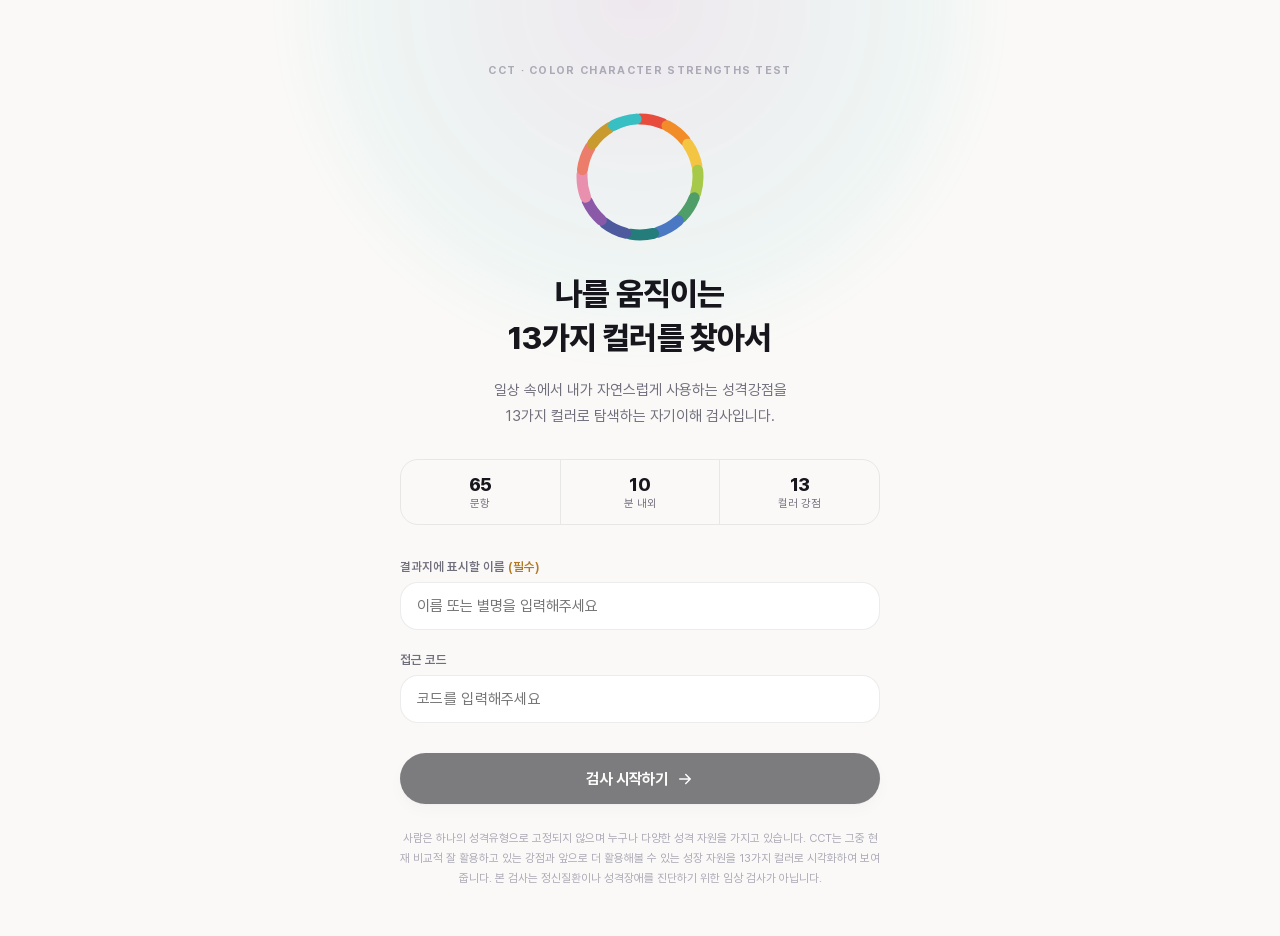
==== cct-color-strengths-v1_2/index.html @ b1dcfb97 "Add files via upload" ====
<!DOCTYPE html>
<html lang="ko">
<head>
<meta charset="UTF-8" />
<meta name="viewport" content="width=device-width, initial-scale=1.0, viewport-fit=cover" />
<title>CCT 컬러성격강점검사</title>
<meta name="description" content="일상에서 내가 자연스럽게 사용하는 성격강점을 13가지 컬러로 발견하는 자기이해 검사, CCT 컬러성격강점검사." />
<meta name="theme-color" content="#171227" />

<!-- Open Graph (카카오톡 등 링크 미리보기용) -->
<meta property="og:title" content="CCT 컬러성격강점검사" />
<meta property="og:description" content="13가지 컬러로 알아보는 나의 성격강점. 지금 바로 무료로 확인해보세요." />
<meta property="og:type" content="website" />
<meta property="og:url" content="https://golden-pavlova-9beebb.netlify.app/" />
<meta property="og:image" content="https://golden-pavlova-9beebb.netlify.app/assets/og-image.png" />
<meta property="og:image:width" content="1200" />
<meta property="og:image:height" content="630" />
<meta property="og:image:alt" content="CCT 컬러성격강점검사 - 13가지 컬러로 찾는 나의 성격강점" />
<meta property="og:site_name" content="CCT 컬러성격강점검사" />
<meta property="og:locale" content="ko_KR" />

<!-- Twitter Card (일부 미리보기 서비스가 참고) -->
<meta name="twitter:card" content="summary_large_image" />
<meta name="twitter:title" content="CCT 컬러성격강점검사" />
<meta name="twitter:description" content="13가지 컬러로 알아보는 나의 성격강점. 지금 바로 무료로 확인해보세요." />
<meta name="twitter:image" content="https://golden-pavlova-9beebb.netlify.app/assets/og-image.png" />

<link rel="icon" href="data:image/svg+xml,<svg xmlns=%22http://www.w3.org/2000/svg%22 viewBox=%220 0 100 100%22><text y=%22.9em%22 font-size=%2290%22>🎨</text></svg>" />

<link rel="stylesheet" href="css/style.css" />
</head>
<body>

<div id="app">

  <!-- ================= INTRO ================= -->
  <section id="screen-intro" class="screen screen--intro is-active">
    <div class="intro-bg" aria-hidden="true"></div>

    <div class="intro-content">
      <div class="brand-kicker">CCT · COLOR CHARACTER STRENGTHS TEST</div>

      <div class="color-ring" id="colorRing" aria-hidden="true"></div>

      <h1 class="intro-title">나를 움직이는<br />13가지 컬러를 찾아서</h1>
      <p class="intro-sub">
        일상 속에서 내가 자연스럽게 사용하는 성격강점을<br class="brOnly" />
        13가지 컬러로 탐색하는 자기이해 검사입니다.
      </p>

      <div class="intro-meta">
        <div class="meta-chip"><span class="meta-num">65</span><span class="meta-label">문항</span></div>
        <div class="meta-chip"><span class="meta-num">10</span><span class="meta-label">분 내외</span></div>
        <div class="meta-chip"><span class="meta-num">13</span><span class="meta-label">컬러 강점</span></div>
      </div>

      <!-- Shown only inside in-app browsers (KakaoTalk, Instagram, ...), and only
           in v1 where a PDF download exists. Saving a file is impossible in a
           webview, but the finished result can be handed to the real browser
           afterwards, so this is a heads-up rather than a dead end. -->
      <div class="inapp-notice" id="inappNotice" hidden>
        <div class="inapp-title">지금은 카카오톡 브라우저로 보고 계세요</div>
        <p class="inapp-text">검사는 이대로 진행하셔도 됩니다. 다만 <b>PDF 저장은 카카오톡 안에서 불가능</b>해서, 검사가 끝나면 결과를 그대로 브라우저로 넘겨드립니다. 지금 미리 브라우저에서 여시면 더 편합니다.</p>
        <div class="inapp-actions">
          <button type="button" class="inapp-btn" id="btnOpenExternal">브라우저에서 열기</button>
          <button type="button" class="inapp-btn inapp-btn-ghost" id="btnCopyLink">링크 복사</button>
        </div>
      </div>

      <div class="intro-name-field">
        <label for="userName">결과지에 표시할 이름 <span class="required">(필수)</span></label>
        <input type="text" id="userName" maxlength="12" placeholder="이름 또는 별명을 입력해주세요" />
      </div>

      <div class="access-field">
        <label for="accessCode">접근 코드</label>
        <input type="password" id="accessCode" maxlength="24" placeholder="코드를 입력해주세요" autocomplete="off" />
        <div class="access-status" id="accessStatus"></div>
      </div>

      <button class="btn btn-primary btn-start" id="btnStart" disabled>
        검사 시작하기
        <svg width="18" height="18" viewBox="0 0 24 24" fill="none"><path d="M5 12h14M13 6l6 6-6 6" stroke="currentColor" stroke-width="2" stroke-linecap="round" stroke-linejoin="round"/></svg>
      </button>

      <p class="intro-fineprint">
        사람은 하나의 성격유형으로 고정되지 않으며 누구나 다양한 성격 자원을 가지고 있습니다. CCT는 그중 현재 비교적 잘 활용하고 있는 강점과
        앞으로 더 활용해볼 수 있는 성장 자원을 13가지 컬러로 시각화하여 보여줍니다. 본 검사는 정신질환이나 성격장애를 진단하기 위한 임상 검사가 아닙니다.
      </p>
    </div>
  </section>

  <!-- ================= QUIZ ================= -->
  <section id="screen-quiz" class="screen screen--quiz">
    <header class="quiz-header">
      <button class="icon-btn" id="btnBack" aria-label="이전 문항">
        <svg width="20" height="20" viewBox="0 0 24 24" fill="none"><path d="M15 6l-6 6 6 6" stroke="currentColor" stroke-width="2" stroke-linecap="round" stroke-linejoin="round"/></svg>
      </button>
      <div class="progress-track">
        <div class="progress-fill" id="progressFill"></div>
      </div>
      <div class="progress-count"><span id="qNum">1</span> / <span id="qTotal">65</span></div>
    </header>

    <div class="quiz-body">
      <div class="quiz-card" id="quizCard">
        <p class="quiz-question" id="quizQuestion">문항이 여기에 표시됩니다.</p>
        <div class="quiz-scale" id="quizScale"></div>
      </div>
    </div>
  </section>

  <!-- ================= RESULT ================= -->
  <section id="screen-result" class="screen screen--result">
    <div class="result-wrap" id="resultWrap">
      <!-- JS가 이 안에 결과 콘텐츠를 채웁니다 -->
    </div>
  </section>

</div>

<script src="js/vendor/html2canvas.min.js"></script>
<script src="js/vendor/jspdf.umd.min.js"></script>
<script src="js/data.js"></script>
<script src="js/app.js"></script>
</body>
</html>
---- cct-color-strengths-v1_2/css/style.css ----
/* ==========================================================
   CCT 컬러성격강점검사 — Stylesheet (v3, refined)
   ========================================================== */

@font-face {
  font-family: "Pretendard";
  src: url("../fonts/Pretendard-Regular.woff2") format("woff2");
  font-weight: 400;
  font-style: normal;
  font-display: swap;
}
@font-face {
  font-family: "Pretendard";
  src: url("../fonts/Pretendard-Medium.woff2") format("woff2");
  font-weight: 500;
  font-style: normal;
  font-display: swap;
}
@font-face {
  font-family: "Pretendard";
  src: url("../fonts/Pretendard-SemiBold.woff2") format("woff2");
  font-weight: 600;
  font-style: normal;
  font-display: swap;
}
@font-face {
  font-family: "Pretendard";
  src: url("../fonts/Pretendard-Bold.woff2") format("woff2");
  font-weight: 700;
  font-style: normal;
  font-display: swap;
}
@font-face {
  font-family: "Pretendard";
  src: url("../fonts/Pretendard-ExtraBold.woff2") format("woff2");
  font-weight: 800;
  font-style: normal;
  font-display: swap;
}

:root {
  --font: "Pretendard", -apple-system, BlinkMacSystemFont, "Malgun Gothic", sans-serif;

  --ink-900: #17161d;
  --ink-700: #423f4d;
  --ink-500: #726f7d;
  --ink-300: #aca9b6;
  --ink-100: #ece9f2;

  --surface-0: #faf9f7;
  --surface-1: #ffffff;
  --surface-2: #f2f0ee;

  --accent: #2c2a3a;
  --accent-soft: #55516b;

  --line: rgba(23, 22, 29, 0.08);
  --line-soft: rgba(23, 22, 29, 0.05);
  --shadow-sm: 0 1px 2px rgba(23,22,29,0.04), 0 6px 16px rgba(23, 22, 29, 0.05);
  --shadow-md: 0 2px 4px rgba(23,22,29,0.04), 0 16px 32px rgba(23, 22, 29, 0.08);
  --shadow-lg: 0 24px 64px rgba(23, 22, 29, 0.14);

  --c-red: #E74C3C;
  --c-orange: #F28C28;
  --c-yellow: #F4C542;
  --c-lime: #A6C94A;
  --c-green: #4F9D69;
  --c-blue: #4A78C2;
  --c-bluegreen: #247D7A;
  --c-indigo: #4D5A9E;
  --c-purple: #8A5AA9;
  --c-pink: #E890AE;
  --c-coral: #ED7D6B;
  --c-gold: #C99A2E;
  --c-turquoise: #38BFC3;

  --radius-sm: 12px;
  --radius-md: 18px;
  --radius-lg: 24px;
  --radius-pill: 999px;
}

* { box-sizing: border-box; }
html, body {
  margin: 0; padding: 0;
  background: var(--surface-0);
  color: var(--ink-900);
  font-family: var(--font);
  -webkit-font-smoothing: antialiased;
  overflow-x: hidden;
}
h1, h2, h3, p { margin: 0; }
button { font-family: inherit; }
img, svg { display: block; }

#app { position: relative; min-height: 100vh; }

.screen {
  display: none;
  min-height: 100vh;
  width: 100%;
}
.screen.is-active { display: block; }

/* ---------- Buttons ---------- */
.btn {
  appearance: none;
  border: none;
  cursor: pointer;
  font-weight: 700;
  border-radius: var(--radius-pill);
  transition: transform .15s ease, box-shadow .15s ease, opacity .15s ease, background .15s ease;
}
.btn:active { transform: scale(0.98); }
.btn:disabled { opacity: .55; cursor: default; }

.btn-primary {
  display: inline-flex; align-items: center; justify-content: center; gap: 8px;
  padding: 16px 28px;
  font-size: 15.5px;
  color: #fff;
  background: var(--ink-900);
  box-shadow: var(--shadow-sm);
}
.btn-primary:hover { background: #000; box-shadow: var(--shadow-md); }
.btn-primary svg { flex-shrink: 0; }

.icon-btn {
  width: 38px; height: 38px;
  border-radius: 50%;
  border: 1px solid var(--line);
  background: var(--surface-1);
  color: var(--ink-700);
  display: flex; align-items: center; justify-content: center;
  cursor: pointer;
}
.icon-btn:disabled { opacity: 0.3; cursor: default; }

/* ================= INTRO ================= */
.screen--intro {
  position: relative;
  padding: 64px 20px 48px;
  overflow: hidden;
}
.screen--intro.is-active {
  display: flex; align-items: center; justify-content: center;
}

.intro-bg {
  position: absolute; z-index: 0;
  width: 720px; height: 720px;
  top: -360px; left: 50%; transform: translateX(-50%);
  border-radius: 50%;
  background: radial-gradient(circle, rgba(138,90,169,0.10), rgba(56,191,195,0.06) 55%, transparent 72%);
  filter: blur(10px);
}

.intro-content {
  position: relative; z-index: 1;
  max-width: 480px;
  width: 100%;
  text-align: center;
  display: flex; flex-direction: column; align-items: center;
}

.brand-kicker {
  font-size: 11px; font-weight: 700; letter-spacing: 0.12em;
  color: var(--ink-300);
  margin-bottom: 34px;
}

.color-ring {
  position: relative;
  width: 132px; height: 132px;
  margin-bottom: 30px;
  animation: ring-rotate 90s linear infinite;
}
@keyframes ring-rotate {
  from { transform: rotate(0deg); }
  to { transform: rotate(360deg); }
}

.intro-title {
  font-size: 32px;
  line-height: 1.36;
  font-weight: 800;
  letter-spacing: -0.025em;
  color: var(--ink-900);
  margin-bottom: 18px;
}

.intro-sub {
  font-size: 15px;
  color: var(--ink-500);
  line-height: 1.7;
  margin-bottom: 30px;
}

.intro-meta {
  display: flex; gap: 0; margin-bottom: 34px;
  border: 1px solid var(--line);
  border-radius: var(--radius-md);
  overflow: hidden;
  width: 100%;
}
.meta-chip {
  flex: 1;
  padding: 14px 8px;
  border-right: 1px solid var(--line);
}
.meta-chip:last-child { border-right: none; }
.meta-num { display: block; font-size: 18px; font-weight: 800; color: var(--ink-900); letter-spacing: -0.02em; }
.meta-label { display: block; font-size: 11px; color: var(--ink-500); margin-top: 2px; }

.intro-name-field {
  width: 100%;
  text-align: left;
  margin-bottom: 22px;
}
.intro-name-field label {
  display: block;
  font-size: 12.5px;
  font-weight: 600;
  color: var(--ink-500);
  margin-bottom: 8px;
}
.intro-name-field .optional { font-weight: 400; color: var(--ink-300); }
.intro-name-field .required { font-weight: 600; color: #B4791F; }
.intro-name-field input {
  width: 100%;
  font-family: inherit;
  font-size: 15px;
  padding: 14px 16px;
  border-radius: var(--radius-md);
  border: 1px solid var(--line);
  background: var(--surface-1);
  outline: none;
  transition: border-color .15s ease, box-shadow .15s ease;
}
.intro-name-field input:focus {
  border-color: var(--ink-500);
  box-shadow: 0 0 0 3px rgba(23,22,29,0.06);
}

/* Access code — a small, understated gate (replaces the old follow-upload card) */
.access-field {
  width: 100%;
  text-align: left;
  margin-bottom: 22px;
}
.access-field label {
  display: block;
  font-size: 12.5px;
  font-weight: 600;
  color: var(--ink-500);
  margin-bottom: 8px;
}
.access-field input {
  width: 100%;
  font-family: inherit;
  font-size: 15px;
  padding: 14px 16px;
  border-radius: var(--radius-md);
  border: 1px solid var(--line);
  background: var(--surface-1);
  outline: none;
  transition: border-color .15s ease, box-shadow .15s ease;
  letter-spacing: 0.02em;
}
.access-field input:focus {
  border-color: var(--ink-500);
  box-shadow: 0 0 0 3px rgba(23,22,29,0.06);
}
.access-status {
  font-size: 12px; font-weight: 600; line-height: 1.6;
  margin-top: 8px; min-height: 0;
}
.access-status.ok { color: #1F8A56; }
.access-status.warn { color: #B4791F; }

.btn-start { width: 100%; margin-bottom: 24px; }

/* ---------- In-app browser (KakaoTalk etc.) notice ---------- */
.inapp-notice {
  width: 100%; text-align: left;
  background: #FDF3E4; border: 1px solid rgba(180,121,31,0.28);
  border-radius: var(--radius-md);
  padding: 16px 18px; margin-bottom: 22px;
}
.inapp-title { font-size: 13.5px; font-weight: 800; color: #8A6420; margin-bottom: 7px; }
.inapp-text { font-size: 12.5px; line-height: 1.7; color: var(--ink-700); margin-bottom: 12px; }
.inapp-text b { color: #B4791F; }
.inapp-actions { display: flex; gap: 8px; flex-wrap: wrap; }
.inapp-btn {
  appearance: none; cursor: pointer; font-family: inherit;
  font-size: 12.5px; font-weight: 700; color: #fff;
  background: #B4791F; border: 1px solid #B4791F;
  border-radius: var(--radius-pill); padding: 10px 16px;
}
.inapp-btn-ghost { background: transparent; color: #8A6420; }

/* Blocking dialog shown if the PDF button is pressed inside an in-app browser */
.inapp-hint {
  display: none; position: fixed; inset: 0; z-index: 80;
  background: rgba(23,22,29,0.55);
  align-items: center; justify-content: center; padding: 24px;
}
.inapp-hint.is-open { display: flex; }
.inapp-hint-card {
  background: var(--surface-1); border-radius: var(--radius-lg);
  padding: 26px 24px; max-width: 420px; width: 100%;
  box-shadow: var(--shadow-lg); text-align: left;
}
.inapp-hint-title { font-size: 16px; font-weight: 800; color: var(--ink-900); margin-bottom: 10px; line-height: 1.45; }
.inapp-hint-text { font-size: 13px; line-height: 1.75; color: var(--ink-700); margin-bottom: 10px; }

.inapp-hint-actions { display: flex; flex-direction: column; gap: 8px; margin-top: 18px; }


.intro-fineprint {
  font-size: 11.5px;
  line-height: 1.75;
  color: var(--ink-300);
}

/* ================= QUIZ ================= */
.screen--quiz {
  display: none;
  min-height: 100vh;
  background: var(--surface-0);
  flex-direction: column;
}
.screen--quiz.is-active { display: flex; }

.quiz-header {
  display: flex; align-items: center; gap: 14px;
  padding: 22px 20px 0;
  max-width: 600px; width: 100%; margin: 0 auto;
}
.progress-track {
  flex: 1; height: 4px; border-radius: var(--radius-pill);
  background: var(--surface-2);
  overflow: hidden;
}
.progress-fill {
  height: 100%; width: 0%;
  border-radius: var(--radius-pill);
  background: var(--ink-900);
  transition: width .35s ease;
}
.progress-count { font-size: 12.5px; font-weight: 600; color: var(--ink-500); white-space: nowrap; font-variant-numeric: tabular-nums; }

.quiz-body {
  flex: 1;
  display: flex; align-items: center; justify-content: center;
  padding: 24px 20px 48px;
}

.quiz-card {
  max-width: 520px; width: 100%;
  background: var(--surface-1);
  border-radius: var(--radius-lg);
  box-shadow: var(--shadow-md);
  border: 1px solid var(--line);
  padding: 48px 34px;
  animation: card-in .3s cubic-bezier(.2,.8,.2,1);
}
@keyframes card-in {
  from { opacity: 0; transform: translateY(10px); }
  to { opacity: 1; transform: translateY(0); }
}

.quiz-question {
  font-size: 20px;
  font-weight: 700;
  line-height: 1.55;
  letter-spacing: -0.01em;
  color: var(--ink-900);
  text-align: center;
  margin-bottom: 36px;
}

.quiz-scale {
  display: flex; flex-direction: column; gap: 8px;
}
.scale-btn {
  display: flex; align-items: center; gap: 14px;
  width: 100%;
  padding: 14px 18px;
  border-radius: var(--radius-md);
  border: 1px solid var(--line);
  background: var(--surface-1);
  cursor: pointer;
  text-align: left;
  font-size: 14.5px;
  font-weight: 600;
  color: var(--ink-700);
  transition: border-color .15s ease, background .15s ease, transform .1s ease;
}
.scale-btn:hover { border-color: var(--ink-300); background: var(--surface-2); }
.scale-btn:active { transform: scale(0.99); }
.scale-btn .dot {
  width: 18px; height: 18px; border-radius: 50%;
  border: 1.5px solid var(--ink-100);
  flex-shrink: 0;
}
.scale-btn.selected {
  border-color: var(--ink-900);
  background: var(--surface-1);
}
.scale-btn.selected .dot { background: var(--ink-900); border-color: var(--ink-900); }

/* smooth question-to-question transition */
.quiz-card { transition: opacity .2s ease, transform .2s ease; }
.quiz-card.leaving { opacity: 0; transform: translateY(-8px); }

/* ================= RESULT (simple, on-screen) ================= */
/* extra bottom room so the floating CTA bar never covers the last content */
.screen--result { background: var(--surface-0); padding: 0 0 110px; }
.result-wrap { max-width: 480px; margin: 0 auto; padding: 0 24px; }

/* Document-level title: the first thing on the result screen, so the reader
   immediately knows what they're looking at. Sized below the 34px color-name
   h1 on purpose — it labels the document, the h1 is still the headline. */
.result-doc-title {
  padding: 56px 0 0;
  text-align: center;
  font-size: 22px; font-weight: 800; letter-spacing: -0.02em;
  line-height: 1.35; color: var(--ink-900);
}
.result-doc-title::after {
  content: ""; display: block;
  width: 34px; height: 3px; border-radius: 2px;
  background: var(--accent);
  margin: 14px auto 0;
}

.result-hero {
  padding: 26px 0 8px;
  text-align: center;
}
.result-hero .lead { font-size: 15px; color: var(--ink-500); margin-bottom: 6px; }
.result-hero h1 {
  font-size: 34px; font-weight: 800; line-height: 1.28; letter-spacing: -0.02em;
  margin-bottom: 4px;
}
.result-hero .strength-name { font-size: 15.5px; color: var(--ink-500); font-weight: 600; }

.pair-divider {
  display: flex; align-items: center; gap: 12px;
  margin: 34px 0 18px;
  color: var(--ink-300); font-size: 12px; font-weight: 700; letter-spacing: .06em;
}
.pair-divider::before, .pair-divider::after {
  content: ""; flex: 1; height: 1px; background: var(--line);
}
.pair-divider-note {
  font-size: 12px; line-height: 1.6; color: var(--ink-300);
  text-align: center; margin: -10px 0 18px;
}

.result-note {
  /* Centred at the user's request. The explicit <br/> breaks in the markup do
     the line splitting, so each line centres as its own unit — keep the width
     capped and the text balanced so the centred block stays a tidy stack
     instead of ragged full-width lines. Colour stays one step darker than the
     original muted grey, which was hard to read. */
  font-size: 12px; color: var(--ink-500); line-height: 1.75;
  text-align: center; text-wrap: balance;
  max-width: 400px; margin: 30px auto 8px;
}

/* ---------- Result screen: section blocks & disclosure ---------- */
.rs-block { margin-top: 34px; }
.rs-title {
  /* Accent rule as a ::before pinned to the glyphs, matching the PDF titles.
     This one renders in a real browser, so plain 50%/translateY centring is
     correct here — the measured `top` offset used in the .pdf-report rules is
     an html2canvas compensation and must NOT be copied onto this selector. */
  font-size: 18px; font-weight: 800; letter-spacing: -0.015em;
  color: var(--ink-900); margin-bottom: 14px;
  position: relative; line-height: 1.3; padding-left: 16px;
}
.rs-title::before {
  content: ""; position: absolute; left: 0; top: 50%;
  transform: translateY(-50%);
  width: 4px; height: 17px; background: var(--accent); border-radius: 1px;
}
.rs-note {
  font-size: 12.5px; line-height: 1.7; color: var(--ink-500);
  margin: -6px 0 16px; padding-left: 16px;
}

.result-wrap .quick-grid { gap: 8px; margin-bottom: 14px; }
.result-wrap .quick-card { background: var(--surface-1); border: 1px solid var(--line); padding: 14px 6px; }
.result-wrap .quick-facts { background: var(--surface-1); border: 1px solid var(--line); font-size: 12.5px; }

.rs-radar-card {
  border: 1px solid var(--line); border-radius: var(--radius-md);
  background: var(--surface-1);
  padding: 8px; margin-bottom: 12px;
  display: flex; justify-content: center;
  overflow: hidden;
}

/* Disclosure buttons (score panel + each color card's detail half) */
.cs-toggle, .rs-toggle {
  appearance: none; cursor: pointer; width: 100%;
  display: flex; align-items: center; justify-content: center; gap: 7px;
  padding: 12px 16px;
  font-family: inherit; font-size: 13px; font-weight: 700;
  color: var(--ink-700);
  background: var(--surface-2);
  border: 1px solid var(--line);
  border-radius: var(--radius-pill);
}
.cs-toggle:hover, .rs-toggle:hover { border-color: var(--ink-300); }
.cs-toggle-icon { font-size: 11px; transition: transform .2s ease; }
.cs-toggle.is-open .cs-toggle-icon, .rs-toggle.is-open .cs-toggle-icon { transform: rotate(180deg); }

.cs-details, .rs-panel { display: none; }
.cs-details.is-open, .rs-panel.is-open { display: block; }
.cs-details.is-open { margin-top: 22px; }
.rs-panel.is-open { margin-top: 14px; }

/* Floating primary action */
.rs-cta-bar {
  position: fixed; left: 0; right: 0; bottom: 0;
  padding: 12px 24px calc(12px + env(safe-area-inset-bottom, 0px));
  background: rgba(250,249,247,0.94);
  border-top: 1px solid var(--line);
  display: flex; justify-content: center;
  transition: opacity .2s ease, transform .2s ease;
  z-index: 40;
}
.rs-cta-bar .btn-primary { width: 100%; max-width: 432px; padding: 15px 18px; font-size: 15px; }
.rs-cta-bar.is-hidden { opacity: 0; transform: translateY(100%); pointer-events: none; }

/* ---------- Color section (hero + structured detail, used on-screen and in PDF) ---------- */
.color-section {
  border: 1px solid var(--line);
  border-radius: var(--radius-lg);
  overflow: hidden;
  margin-bottom: 20px;
  background: var(--surface-1);
  break-inside: avoid;
}
.cs-hero { padding: 26px 24px 22px; position: relative; text-align: center; }
.cs-hero .cs-tag {
  /* On SCREEN this pill must be optically centered by a real browser, so the
     padding here is symmetric. The html2canvas baseline-drift compensation
     (asymmetric padding) lives in the .pdf-report override further down —
     applying that compensation here made the label sit visibly high in the
     pill on screen, which is the exact bug this split fixes. Keep the two
     contexts separate; do not merge them back into one rule. */
  display: inline-block;
  font-size: 11px; font-weight: 800; letter-spacing: .04em;
  line-height: 1;
  padding: 6px 12px; border-radius: var(--radius-pill);
  margin-bottom: 16px;
}
.cs-hero h3 { font-size: 23px; font-weight: 800; letter-spacing: -0.015em; margin-bottom: 3px; }
.cs-hero .cs-en {
  font-size: 12px; font-weight: 700; letter-spacing: .04em;
  margin-bottom: 12px; text-transform: uppercase; opacity: .82;
}
.cs-hero .cs-tagline { font-size: 13.5px; line-height: 1.65; opacity: .96; }

.cs-body { padding: 22px 24px 26px; }
.cs-summary { font-size: 13.5px; line-height: 1.8; color: var(--ink-700); margin-bottom: 22px; }

.cs-subhead {
  font-size: 11px; font-weight: 800; letter-spacing: .06em; text-transform: uppercase;
  color: var(--ink-300); margin-bottom: 12px;
}

.cs-dual { border-top: 1px solid var(--line-soft); border-bottom: 1px solid var(--line-soft); margin-bottom: 20px; }
.dual-row { display: flex; gap: 16px; padding: 15px 0; border-bottom: 1px solid var(--line-soft); }
.dual-row:last-child { border-bottom: none; }
.dual-label {
  width: 78px; flex-shrink: 0;
  font-size: 12.5px; font-weight: 800; color: var(--ink-900); padding-top: 1px;
}
.dual-content { min-width: 0; }
.dual-content ul { margin: 0; padding-left: 16px; }
.dual-content li { font-size: 12.5px; line-height: 1.68; color: var(--ink-700); margin-bottom: 5px; }
.dual-content li:last-child { margin-bottom: 0; }

.cs-example {
  background: var(--surface-2);
  border-radius: var(--radius-md);
  padding: 16px 18px;
  margin-bottom: 18px;
}
.cs-example-label {
  font-size: 11px; font-weight: 800; letter-spacing: .05em; text-transform: uppercase;
  color: var(--ink-500); margin-bottom: 9px;
}
.cs-example ul { margin: 0; padding-left: 16px; }
.cs-example li { font-size: 12.5px; line-height: 1.68; color: var(--ink-700); margin-bottom: 6px; }
.cs-example li:last-child { margin-bottom: 0; }

.cs-growth {
  display: flex; gap: 9px; align-items: flex-start;
  font-size: 13px; font-weight: 700; color: var(--ink-900); line-height: 1.6;
}

.result-actions { display: flex; flex-direction: column; gap: 10px; margin-top: 26px; }
.btn-secondary {
  width: 100%;
  padding: 15px 18px;
  font-size: 14.5px; font-weight: 700;
  background: var(--surface-1); color: var(--ink-700);
  border: 1px solid var(--line);
}
.btn-secondary:hover { border-color: var(--ink-300); }
.result-actions .btn-primary { width: 100%; padding: 16px 18px; font-size: 15px; }

/* ---------- v2: center-visit notice + Naver Map links (no self-download) ---------- */
.center-notice {
  background: var(--surface-2);
  border-radius: var(--radius-md);
  padding: 18px 20px;
  margin-top: 30px;
  text-align: center;
}
.center-notice-title { font-size: 14.5px; font-weight: 800; color: var(--ink-900); margin-bottom: 8px; }
.center-notice p { font-size: 12.5px; line-height: 1.7; color: var(--ink-500); }

.btn-center {
  /* an <a> tag styled as a button — explicit flex (block-level, not inline)
     centers the icon+label regardless of context, and text-decoration/color
     resets undo default link styling */
  display: flex; align-items: center; justify-content: center; gap: 8px;
  text-decoration: none;
  width: 100%;
  padding: 15px 18px;
  font-size: 14.5px; font-weight: 700;
  background: var(--surface-1); color: var(--ink-700);
  border: 1px solid var(--line);
  border-radius: var(--radius-pill);
  box-sizing: border-box;
}
.btn-center:hover { border-color: var(--ink-300); }
.btn-center svg { flex-shrink: 0; }

.toast {
  position: fixed; left: 50%; bottom: 28px; transform: translateX(-50%) translateY(20px);
  background: var(--ink-900); color: #fff; font-size: 13.5px; font-weight: 600;
  padding: 12px 20px; border-radius: var(--radius-pill);
  opacity: 0; pointer-events: none;
  transition: opacity .25s ease, transform .25s ease;
  z-index: 50;
  box-shadow: var(--shadow-lg);
}
.toast.show { opacity: 1; transform: translateX(-50%) translateY(0); }

/* ================= PDF REPORT (off-screen render source) ================= */
.pdf-report {
  position: fixed;
  left: -10000px;
  top: 0;
  width: 760px;
  background: #ffffff;
  font-family: var(--font);
  color: var(--ink-900);
}
.pdf-report .pdf-block-pad { padding-bottom: 6px; }
.pdf-report .rp-cover { text-align: center; padding-bottom: 34px; border-bottom: 1px solid var(--line); margin-bottom: 34px; }
.pdf-report .rp-kicker { font-size: 12px; font-weight: 700; letter-spacing: .1em; color: var(--ink-300); margin-bottom: 14px; }
.pdf-report .rp-title { font-size: 28px; font-weight: 800; letter-spacing: -0.02em; margin-bottom: 8px; }
.pdf-report .rp-date { font-size: 12.5px; color: var(--ink-500); }
.pdf-report .rp-swatchbar { display: flex; justify-content: center; gap: 6px; margin-top: 22px; }
.pdf-report .rp-swatchbar span { width: 22px; height: 22px; border-radius: 6px; display: inline-block; }

.pdf-report .color-section { margin-bottom: 0; }
.pdf-report .cs-hero { padding: 24px 26px 20px; }
.pdf-report .cs-hero .cs-tag {
  /* html2canvas baseline-drift compensation — measured against real rendered
     PDF output, NOT eyeballed. html2canvas seats the glyph baseline ~4px lower
     than a browser does at this size, so equal padding renders the label low
     in the pill. This asymmetry cancels that out and is PDF-only on purpose:
     the on-screen rule above stays symmetric. Do not equalize these values. */
  padding: 2px 12px 10px;
}
.pdf-report .cs-hero h3 { font-size: 21px; }
.pdf-report .cs-hero .cs-tagline { font-size: 12.5px; }
.pdf-report .cs-body { padding: 20px 26px 24px; }
.pdf-report .cs-body-continued { padding-top: 22px; }
.pdf-report .cs-body-continued .cs-dual { border-top: none; margin-top: 0; }
.pdf-report .cs-summary { font-size: 12.5px; }
.pdf-report .dual-label { width: 74px; }
.pdf-report .dual-content li, .pdf-report .cs-example li { font-size: 12px; }
.pdf-report .cs-growth { font-size: 12.5px; }

/* Section headings carry a short accent rule on the left.
   This is a ::before bar, NOT border-left. border-left is stretched to the
   full line box, so the rule ran taller than the text and — because
   html2canvas seats glyphs lower than the browser does — sat visibly high
   against them (measured 6px high on titles, 5px on subtitles). A ::before
   with an explicit height and an explicit `top` pins the rule to the glyphs
   instead of to the line box. Both offsets below were measured through the
   real html2canvas pipeline to land at 0.0px, so DO NOT swap `top` for
   `top:50%; transform:translateY(-50%)` — the transform path re-introduces
   the same 6px error. Screen titles (.rs-title) centre normally; only this
   PDF path needs the compensation. */
.pdf-report .section-title {
  font-size: 20px; font-weight: 800; letter-spacing: -0.015em;
  color: var(--ink-900); margin: 40px 0 16px;
  position: relative; line-height: 1.2; padding-left: 17px;
}
.pdf-report .section-title::before {
  content: ""; position: absolute; left: 0; top: 9.7px;
  width: 4px; height: 18px; background: var(--accent); border-radius: 1px;
}
.pdf-report .section-title:first-of-type { margin-top: 0; }
.pdf-report .section-desc { font-size: 12.5px; color: var(--ink-500); margin: -6px 0 16px; line-height: 1.6; padding-left: 17px; }
.pdf-report .section-subtitle {
  font-size: 13px; font-weight: 800; color: var(--ink-900); margin: 22px 0 12px;
  position: relative; line-height: 1.2; padding-left: 13px;
}
.pdf-report .section-subtitle::before {
  content: ""; position: absolute; left: 0; top: 6.5px;
  width: 3px; height: 12px; background: var(--ink-300); border-radius: 1px;
}
.pdf-report .section-subtitle:first-of-type { margin-top: 0; }

/* ---------- 13-color overview: radar chart + strength/complement summary ---------- */
.pdf-report .rp-overview { display: flex; gap: 16px; align-items: stretch; }
.pdf-report .rp-radar-card {
  flex: 0 0 auto;
  display: flex; align-items: center; justify-content: center;
  border: 1px solid var(--line); border-radius: var(--radius-md);
  background: var(--surface-1);
  padding: 10px;
}
.radar-wrap { position: relative; }
.radar-label {
  position: absolute;
  display: flex; align-items: center; gap: 3px;
  font-size: 9.5px; font-weight: 700; color: var(--ink-700);
  white-space: nowrap;
}
.radar-label-score { color: var(--ink-300); font-weight: 700; }

.pdf-report .rp-summary-card {
  flex: 1; min-width: 0;
  border: 1px solid var(--line); border-radius: var(--radius-md);
  overflow: hidden; background: var(--surface-1);
  display: flex; flex-direction: column;
}
.pdf-report .rp-summary-row { display: flex; flex: 1; border-bottom: 1px solid var(--line); }
.pdf-report .rp-summary-row:last-child { border-bottom: none; }
.pdf-report .rp-summary-label {
  flex: 0 0 76px;
  display: flex; align-items: center; justify-content: center; text-align: center;
  font-size: 12px; font-weight: 800; line-height: 1.4;
  padding: 14px 6px;
}
.pdf-report .rp-summary-row.is-strength .rp-summary-label { background: #EAF6EF; color: #1F8A56; }
.pdf-report .rp-summary-row.is-growth .rp-summary-label { background: #FDF3E4; color: #B4791F; }
.pdf-report .rp-summary-body { flex: 1; min-width: 0; padding: 14px 16px; }
.pdf-report .rp-summary-body h4 { font-size: 13px; font-weight: 800; color: var(--ink-900); margin-bottom: 6px; line-height: 1.4; }
.pdf-report .rp-summary-body p { font-size: 11.5px; line-height: 1.65; color: var(--ink-700); }
.pdf-report .rp-summary-body .rp-summary-note {
  font-size: 10.5px; line-height: 1.6; color: var(--ink-300); margin-top: 8px;
}

/* ---------- Profile page "at a glance" quick summary ---------- */
/* Replaces the old raw 13-bar list on the profile page — TOP3 + complement
   as small stat cards, plus a one-line recap of the top domain and the two
   axis leanings. The full color-by-color list still exists; it just lives in
   its own appendix section at the end of the report now. */
.quick-summary { margin-top: 18px; }
.quick-grid { display: flex; gap: 10px; margin-bottom: 12px; }
.quick-card {
  flex: 1; min-width: 0; background: var(--surface-2); border-radius: var(--radius-md);
  padding: 12px 8px; text-align: center;
}
.qc-rank {
  font-size: 9.5px; font-weight: 800; letter-spacing: .06em; text-transform: uppercase;
  color: var(--ink-300); margin-bottom: 6px;
}
.qc-dot { width: 14px; height: 14px; border-radius: 50%; margin: 0 auto 6px; }
.qc-name { font-size: 13px; font-weight: 800; color: var(--ink-900); line-height: 1.3; }
.qc-strength { font-size: 10px; color: var(--ink-500); margin-top: 2px; line-height: 1.3; }
.qc-score { font-size: 9.5px; color: var(--ink-300); margin-top: 4px; }
/* A card that is both a TOP3 strength and the complement — marked so the merged
   label doesn't read as a mistake. */
.qc-dual { outline: 1px dashed var(--ink-300); outline-offset: -1px; }
.qc-dual .qc-rank { color: var(--ink-500); }
.quick-facts {
  background: var(--surface-2); border-radius: var(--radius-md);
  padding: 12px 16px; font-size: 12px; line-height: 1.75; color: var(--ink-700);
}
.quick-facts b { color: var(--ink-900); }

/* ---------- Complement rationale callout (why THIS color is the complement) ---------- */
.pdf-report .comp-rationale {
  background: var(--surface-2);
  border-radius: var(--radius-md);
  padding: 10px 18px 18px;
  margin-bottom: 16px;
}
.pdf-report .comp-rationale-label {
  font-size: 11px; font-weight: 800; letter-spacing: .04em; text-transform: uppercase;
  color: var(--ink-500); margin-bottom: 8px;
}
.pdf-report .comp-rationale p { font-size: 12px; line-height: 1.7; color: var(--ink-700); }

/* ---------- TOP3 comparison table (Enneagram-style comparative summary) ---------- */
.pdf-report .ct-headline { font-size: 18px; font-weight: 800; color: var(--ink-900); margin-bottom: 8px; }
.pdf-report .ct-combo-text { font-size: 12.5px; line-height: 1.75; color: var(--ink-700); margin-bottom: 18px; }
.pdf-report .compare-table { width: 100%; border-collapse: collapse; table-layout: fixed; }
.pdf-report .compare-table th,
.pdf-report .compare-table td {
  border: 1px solid var(--line);
  padding: 6px 12px 14px;
  text-align: left;
  vertical-align: top;
  font-size: 11.5px;
  line-height: 1.6;
  color: var(--ink-700);
}
.pdf-report .compare-table th {
  background: var(--surface-2);
  font-size: 10.5px; font-weight: 800; color: var(--ink-500);
  text-transform: uppercase; letter-spacing: .04em;
}
.pdf-report .compare-table th:nth-child(1), .pdf-report .compare-table td:nth-child(1) { width: 128px; }
.pdf-report .compare-table th:nth-child(2), .pdf-report .compare-table td:nth-child(2) { width: 82px; }
.pdf-report .compare-table td.ct-color { font-weight: 800; color: var(--ink-900); }
.pdf-report .ct-swatch {
  /* vertical-align:middle alone leaves the square sitting 4px ABOVE the visual
     centre of the Hangul next to it once html2canvas rasterises the row; the
     measured +4px nudge puts the two centres exactly level. */
  display: inline-block; width: 10px; height: 10px; border-radius: 3px;
  margin-right: 6px; vertical-align: middle;
  position: relative; top: 4px;
}
.pdf-report .compare-table ul { margin: 0; padding-left: 14px; }
.pdf-report .compare-table li { margin-bottom: 4px; }
.pdf-report .compare-table li:last-child { margin-bottom: 0; }
/* html2canvas seats text ~4px lower than a browser does, so a filled box with
   symmetric vertical padding renders with the text visibly low inside it
   (measured +22px at 300dpi = 8 CSS px of imbalance across every box below).
   Each of these carries padding-top 4px smaller and padding-bottom 4px larger
   than the symmetric value, which cancels that out. PDF-only on purpose — do
   not equalize these back, and do not copy them onto screen-side rules. */
.pdf-report .ct-adjacent {
  margin-top: 12px; font-size: 11.5px; color: var(--ink-500); line-height: 1.6;
  background: var(--surface-2); padding: 6px 14px 14px; border-radius: var(--radius-md);
}

/* ---------- Action guide ---------- */
.pdf-report .ag-block { margin-bottom: 20px; }
.pdf-report .ag-block:last-child { margin-bottom: 0; }
.pdf-report .ag-grid { display: flex; gap: 12px; }
.pdf-report .ag-item {
  flex: 1; min-width: 0;
  background: var(--surface-1); border: 1px solid var(--line); border-radius: var(--radius-md);
  padding: 8px 14px 16px;
}
.pdf-report .ag-item-label { font-size: 12px; font-weight: 800; margin-bottom: 8px; }
.pdf-report .ag-item ul, .pdf-report .ag-warn ul, .pdf-report .ag-mission ul { margin: 0; padding-left: 16px; }
.pdf-report .ag-item li, .pdf-report .ag-warn li, .pdf-report .ag-mission li {
  font-size: 11.5px; line-height: 1.65; color: var(--ink-700); margin-bottom: 5px;
}
.pdf-report .ag-item li:last-child, .pdf-report .ag-warn li:last-child, .pdf-report .ag-mission li:last-child { margin-bottom: 0; }
.pdf-report .ag-warn { background: #FDF3E4; border-radius: var(--radius-md); padding: 8px 16px 16px; }
.pdf-report .ag-warn li b { color: #B4791F; }

/* Overuse checklist, grouped per TOP3 color. */
.pdf-report .ag-warn-grid { display: flex; gap: 12px; }
.pdf-report .ag-warn-card {
  flex: 1; min-width: 0; background: #FDF3E4; border-radius: var(--radius-md);
  padding: 10px 14px 18px;
}
.pdf-report .ag-warn-head { display: flex; align-items: center; gap: 7px; margin-bottom: 8px; flex-wrap: wrap; }
.pdf-report .ag-warn-tag {
  display: inline-block; line-height: 1; font-size: 10.5px; font-weight: 800;
  border-radius: var(--radius-pill);
  /* asymmetric padding = html2canvas baseline compensation (see .cs-tag) */
  padding: 3px 10px 10px;
}
.pdf-report .ag-warn-strength { font-size: 11px; font-weight: 700; color: #8A6420; position: relative; top: -2px; }
.pdf-report .ag-warn-list { margin: 0 0 8px; padding-left: 14px; }
.pdf-report .ag-warn-list li { font-size: 11px; line-height: 1.6; color: var(--ink-700); margin-bottom: 4px; }
.pdf-report .ag-warn-list li:last-child { margin-bottom: 0; }
.pdf-report .ag-warn-balance {
  font-size: 10.5px; line-height: 1.6; color: var(--ink-700);
  border-top: 1px dashed rgba(180,121,31,0.35); padding-top: 8px;
}
.pdf-report .ag-warn-balance b { color: #B4791F; }
.pdf-report .ag-mission { background: #EAF6EF; border-radius: var(--radius-md); padding: 8px 16px 16px; }
/* Self-check questions: one per TOP3 color + the complement. */
.pdf-report .ag-checks { display: flex; flex-direction: column; gap: 8px; }
.pdf-report .ag-check {
  display: flex; align-items: flex-start; gap: 10px;
  background: var(--surface-1); border: 1px solid var(--line); border-radius: var(--radius-md);
  padding: 8px 14px 14px;
}
.pdf-report .ag-check-tag {
  flex-shrink: 0; display: inline-block; line-height: 1;
  font-size: 10.5px; font-weight: 800; border-radius: var(--radius-pill);
  /* asymmetric padding = html2canvas baseline compensation (see .cs-tag) */
  padding: 3px 10px 10px;
  position: relative; top: 2px;
}
.pdf-report .ag-check-q { flex: 1; min-width: 0; font-size: 11.5px; line-height: 1.65; color: var(--ink-700); }

.bar-chart { display: flex; flex-direction: column; gap: 12px; padding-bottom: 8px; }
.bar-row { display: flex; flex-direction: column; gap: 5px; }
.bar-row .label-line { display: flex; align-items: baseline; justify-content: space-between; gap: 10px; }
.bar-row .name { font-size: 12.5px; line-height: 1.5; font-weight: 700; color: var(--ink-700); display: flex; align-items: center; gap: 7px; }
.bar-row .swatch { width: 9px; height: 9px; border-radius: 3px; flex-shrink: 0; border: 1px solid rgba(0,0,0,0.12); }
/* PDF-only: the score-row swatch is flex-centred against the label, but
   html2canvas seats that label ~4.3px lower, leaving the swatch high.
   Measured over 14 swatches on the appendix page. Screen rendering is
   correct as-is, so this must stay scoped to .pdf-report. */
.pdf-report .bar-row .swatch { position: relative; top: 4.3px; }
.bar-track { height: 11px; border-radius: var(--radius-pill); background: var(--surface-2); overflow: hidden; }
.bar-fill { height: 100%; border-radius: var(--radius-pill); }
.bar-row .score { font-size: 11.5px; line-height: 1.5; font-weight: 700; color: var(--ink-500); }
.bar-row.is-top .name { color: var(--ink-900); font-weight: 800; }

.pdf-report .domain-grid { display: flex; flex-direction: column; gap: 10px; padding-bottom: 8px; }
.pdf-report .domain-row { display: flex; align-items: center; gap: 12px; min-height: 20px; }
.pdf-report .domain-row .dname { width: 150px; flex-shrink: 0; font-size: 12.5px; line-height: 1.6; font-weight: 700; color: var(--ink-700); }
.pdf-report .domain-row .dtrack { flex: 1; height: 10px; border-radius: var(--radius-pill); background: var(--surface-2); overflow: hidden; }
.pdf-report .domain-row .dfill { height: 100%; border-radius: var(--radius-pill); background: var(--accent-soft); }
.pdf-report .domain-row .dscore { width: 34px; text-align: right; font-size: 11.5px; line-height: 1.6; font-weight: 700; color: var(--ink-500); }


/* ---------- TOP3 synergy: axis-tilt notes + "moments this combo shines" ---------- */
.pdf-report .t3-synergy-block { margin-top: 18px; }
.pdf-report .t3-axis-notes p {
  font-size: 12px; line-height: 1.7; color: var(--ink-700);
  background: var(--surface-2); border-radius: var(--radius-md);
  padding: 6px 14px 14px; margin-bottom: 8px;
}
.pdf-report .t3-axis-notes p:last-child { margin-bottom: 0; }
.pdf-report .t3-moments { margin: 0; padding-left: 18px; }
.pdf-report .t3-moments li { font-size: 12px; line-height: 1.75; color: var(--ink-700); margin-bottom: 6px; }
.pdf-report .t3-moments li:last-child { margin-bottom: 0; }

/* ---------- TOP3 "who am I" persona breakdown ---------- */
.pdf-report .t3-persona-block {
  margin-top: 18px; background: var(--surface-2); border-radius: var(--radius-lg);
  padding: 14px 20px 22px;
}
.pdf-report .t3-persona-block .section-subtitle { margin-bottom: 14px; }
.pdf-report .persona-grid { display: flex; flex-direction: column; gap: 14px; }
.pdf-report .persona-item { display: flex; align-items: flex-start; gap: 12px; }
.pdf-report .persona-num {
  /* block + text-align + a measured line-height, NOT flex centering:
     html2canvas ignores align-items on a flex box whose only child is a bare
     text node, dropping the digit ~4.5px too low inside the circle. A line-height of
     16px on a 26px box lands the digit's ink dead-centre (measured against
     real html2canvas output — do not "restore" flex here). */
  flex-shrink: 0; width: 26px; height: 26px; border-radius: 50%;
  display: block; text-align: center; line-height: 16px;
  font-size: 12.5px; font-weight: 800;
  margin-top: 1px;
}
.pdf-report .persona-body { flex: 1; }
.pdf-report .persona-head { display: flex; align-items: center; gap: 6px; margin-bottom: 4px; }
.pdf-report .persona-name { font-size: 12.5px; font-weight: 800; }
.pdf-report .persona-text { font-size: 12.5px; line-height: 1.7; color: var(--ink-700); }
.pdf-report .persona-text b { color: var(--ink-900); }
.pdf-report .persona-summary {
  margin-top: 14px; padding-top: 14px; border-top: 1px dashed var(--line);
  font-size: 12.5px; line-height: 1.7; color: var(--ink-700);
}
.pdf-report .persona-summary b { color: var(--ink-900); }

/* ---------- Strength × complement Venn infographic ---------- */
.pdf-report .synergy-venn-wrap { position: relative; margin: 0 auto 22px; }
.pdf-report .synergy-label {
  position: absolute; transform: translate(-50%, -50%);
  text-align: center; width: 108px;
}
.pdf-report .synergy-tag {
  display: inline-block;
  font-size: 9px; font-weight: 800; letter-spacing: .08em; text-transform: uppercase;
  opacity: .82; margin-bottom: 5px;
}
/* thin accent rule under the tag caption — a small "designed" touch that
   also visually separates the caption from the color name below it */
.pdf-report .synergy-tag::after {
  content: ""; display: block; width: 18px; height: 2px; border-radius: 2px;
  background: currentColor; opacity: .55; margin: 5px auto 0;
}
.pdf-report .synergy-name { font-size: 16px; font-weight: 800; line-height: 1.3; letter-spacing: -.01em; }
.pdf-report .synergy-sub { font-size: 10px; font-weight: 600; opacity: .85; margin-top: 2px; }

/* Balance-point badge: a proper circle (not a rounded rect) with a soft
   translucent halo ring behind it — built from plain borders/opacity only
   (no CSS filter/blur, which html2canvas does not render reliably here). */
.pdf-report .synergy-mid-wrap {
  position: absolute; transform: translate(-50%, -50%);
  width: 66px; height: 66px;
}
.pdf-report .synergy-mid-ring {
  position: absolute; inset: -7px; border-radius: 50%;
  border: 1px solid rgba(255,255,255,0.65);
  background: rgba(255,255,255,0.16);
}
.pdf-report .synergy-mid-badge {
  position: relative; width: 66px; height: 66px; border-radius: 50%;
  background: rgba(255,255,255,0.97);
  border: 1px solid rgba(23,22,29,0.10);
  display: flex; align-items: center; justify-content: center; text-align: center;
}
.pdf-report .synergy-mid-text {
  font-size: 11px; font-weight: 800; line-height: 1.3; letter-spacing: .02em;
  color: var(--ink-900);
  /* same html2canvas baseline drift as the pills above — the flex centring on
     .synergy-mid-badge lands this two-line label ~4px low, so nudge it back. */
  position: relative; top: -4px;
}

.pdf-report .combo-card { background: var(--surface-2); border: 1px solid var(--line); border-radius: var(--radius-lg); padding: 22px 22px; }
.pdf-report .combo-chips { display: flex; align-items: center; gap: 8px; margin-bottom: 14px; flex-wrap: wrap; }
/* Asymmetric top/bottom padding is deliberate and measured: html2canvas seats
   the text baseline ~4px lower than the browser does, so equal padding renders
   visibly low inside the pill. 2/10 lands the ink centred in the capture. */
.pdf-report .combo-chip { display: inline-block; line-height: 1.5; font-size: 12.5px; font-weight: 800; color: #fff; padding: 2px 12px 10px; border-radius: var(--radius-pill); }
.pdf-report .combo-plus { font-size: 14px; font-weight: 800; color: var(--ink-300); }
.pdf-report .combo-card p { font-size: 13px; line-height: 1.7; color: var(--ink-700); }

/* ---------- Relationship fit: colors that click vs. colors that friction ---------- */
.pdf-report .fit-block { display: flex; gap: 14px; margin-top: 16px; }
.pdf-report .fit-col {
  flex: 1; min-width: 0; border-radius: var(--radius-lg); padding: 12px 18px 20px;
}
.pdf-report .fit-good { background: #EAF6EF; }
.pdf-report .fit-friction { background: #FDF3E4; }
/* Colors that qualify for BOTH columns above — same 강점영역 as TOP1/TOP2 yet
   also TOP1's contrast pair. Full-width under the two columns, neutral tint so
   it reads as "both", not as a third verdict. */
.pdf-report .fit-mixed { background: #EFEDF6; margin-top: 12px; }
.pdf-report .fit-mixed .fit-label { color: #5A5480; }
/* What each listed person brings, and how the reader's own strengths land. */
.pdf-report .fit-extra { margin-top: 22px; }
.pdf-report .fit-brings { display: flex; flex-direction: column; gap: 8px; }
.pdf-report .fit-bring {
  display: flex; align-items: flex-start; gap: 8px;
  border-bottom: 1px solid var(--line); padding-bottom: 8px;
}
.pdf-report .fit-bring:last-child { border-bottom: none; padding-bottom: 0; }
.pdf-report .fit-bring-dot {
  width: 8px; height: 8px; border-radius: 2px; flex-shrink: 0;
  border: 1px solid rgba(0,0,0,0.12);
  /* Bigger nudge than .dl-dot because this row is align-items:flex-start, not
     centre: the dot starts at the top of the line box (~5px above the glyph
     centre) AND html2canvas seats the text ~5px lower again. Measured 9.9px. */
  position: relative; top: 9.9px;
}
.pdf-report .fit-bring-name { width: 132px; flex-shrink: 0; font-size: 11.5px; line-height: 1.6; font-weight: 800; color: var(--ink-900); }
.pdf-report .fit-bring-text { flex: 1; min-width: 0; font-size: 11.5px; line-height: 1.6; color: var(--ink-700); }

/* Side-by-side focus comparison for the friction-side colors. */
.pdf-report .fit-diffs { display: flex; flex-direction: column; gap: 10px; }
.pdf-report .fit-diff-row { border: 1px solid var(--line); border-radius: var(--radius-md); padding: 8px 14px 14px; }
.pdf-report .fit-diff-who { display: flex; align-items: flex-start; gap: 7px; font-size: 11.5px; font-weight: 800; color: var(--ink-900); margin-bottom: 8px; }
/* Same dot, shorter line box here — measured separately. */
.pdf-report .fit-diff-who .fit-bring-dot { top: 7.7px; }
.pdf-report .fit-diff-cols { display: flex; gap: 12px; }
.pdf-report .fit-diff-cell { flex: 1; min-width: 0; font-size: 11px; line-height: 1.6; color: var(--ink-700); }
.pdf-report .fit-diff-tag {
  display: inline-block; font-size: 9.5px; font-weight: 800; color: var(--ink-500);
  background: var(--surface-2); border-radius: var(--radius-pill);
  padding: 2px 7px 8px; line-height: 1; margin-right: 6px; position: relative; top: 2px;
}
.pdf-report .fit-effect {
  background: #FDF3E4; border-radius: var(--radius-md);
  padding: 8px 16px 16px;
}
.pdf-report .fit-effect ul { margin: 0; padding-left: 16px; }
.pdf-report .fit-effect li { font-size: 11.5px; line-height: 1.65; color: var(--ink-700); margin-bottom: 5px; }
.pdf-report .fit-effect li:last-child { margin-bottom: 0; }
.pdf-report .fit-effect li b { color: #B4791F; }

/* "내 강점이 상대에게 닿는 방식" — one card per TOP3 color, two faces each. */
/* Three across, matching the overuse cards — stacked they ran past the page. */
.pdf-report .fx-grid { display: flex; gap: 12px; }
.pdf-report .fx-card {
  flex: 1; min-width: 0;
  background: #FDF3E4; border-radius: var(--radius-md);
  padding: 10px 14px 18px;
}
.pdf-report .fx-head { display: flex; align-items: center; gap: 7px; margin-bottom: 8px; flex-wrap: wrap; }
.pdf-report .fx-tag {
  display: inline-block; line-height: 1; font-size: 11px; font-weight: 800;
  border-radius: var(--radius-pill);
  /* asymmetric padding = html2canvas baseline compensation (see .cs-tag) */
  padding: 3px 11px 10px;
}
.pdf-report .fx-strength { font-size: 11.5px; font-weight: 700; color: #8A6420; position: relative; top: -2px; }
.pdf-report .fx-sub { font-size: 10.5px; font-weight: 800; color: #B4791F; margin-bottom: 5px; }
.pdf-report .fx-list { margin: 0 0 8px; padding-left: 15px; }
.pdf-report .fx-list li { font-size: 11px; line-height: 1.6; color: var(--ink-700); margin-bottom: 4px; }
.pdf-report .fx-list li:last-child { margin-bottom: 0; }
.pdf-report .fx-good {
  font-size: 10.5px; line-height: 1.6; color: var(--ink-700);
  border-top: 1px dashed rgba(180,121,31,0.35); padding-top: 8px;
}
.pdf-report .fit-label { font-size: 11.5px; font-weight: 800; margin-bottom: 10px; }
.pdf-report .fit-good .fit-label { color: #1F8A56; }
.pdf-report .fit-friction .fit-label { color: #B4791F; }
.pdf-report .fit-chips { display: flex; flex-wrap: wrap; gap: 6px; margin-bottom: 10px; }
.pdf-report .fit-chip {
  /* measured asymmetric padding — see the note on .combo-chip */
  display: inline-block; line-height: 1; font-size: 11px; font-weight: 800;
  padding: 2px 10px 11px; border-radius: var(--radius-pill);
}
.pdf-report .fit-text { font-size: 11.5px; line-height: 1.7; color: var(--ink-700); }

/* ---------- 강점 컬러 × 보완 컬러의 균형 ---------- */
.pdf-report .syn-wrap { background: var(--surface-1); border: 1px solid var(--line); border-radius: var(--radius-md); padding: 14px 20px 22px; }
.pdf-report .syn-pair { display: flex; align-items: center; gap: 10px; margin-bottom: 16px; }
.pdf-report .syn-chip {
  /* asymmetric padding = html2canvas baseline compensation, same measured
     pattern as .pdf-report .cs-hero .cs-tag. Do not equalize. */
  display: inline-block; line-height: 1; font-size: 12px; font-weight: 800;
  padding: 3px 13px 11px; border-radius: var(--radius-pill);
}
.pdf-report .syn-plus { font-size: 13px; font-weight: 800; color: var(--ink-300); position: relative; top: -3px; }
.pdf-report .syn-row { padding-top: 12px; border-top: 1px solid var(--line); margin-top: 12px; }
.pdf-report .syn-row:first-of-type { padding-top: 0; border-top: none; margin-top: 0; }
.pdf-report .syn-label { font-size: 11.5px; font-weight: 800; color: var(--ink-900); margin-bottom: 6px; }
.pdf-report .syn-text { font-size: 11.5px; line-height: 1.75; color: var(--ink-700); }
.pdf-report .syn-list { list-style: none; margin: 0; padding: 0; }
.pdf-report .syn-list li {
  font-size: 11.5px; line-height: 1.7; color: var(--ink-700);
  padding-left: 12px; position: relative; margin-bottom: 5px;
}
.pdf-report .syn-list li::before { content: "·"; position: absolute; left: 3px; top: -1px; color: var(--ink-300); font-weight: 800; }
.pdf-report .syn-list li:last-child { margin-bottom: 0; }
/* "Which one do I reach for" — the two colors' own action lists, side by side. */
.pdf-report .syn-when { display: flex; gap: 16px; }
.pdf-report .syn-when-col { flex: 1; min-width: 0; }
.pdf-report .syn-when-head { font-size: 11.5px; font-weight: 800; margin-bottom: 7px; }

/* At-a-glance comparison table: strength color vs complement color. Plain
   flex rows rather than a real <table> — html2canvas lays flex out far more
   predictably than table-layout, and every row here is a fixed 3-cell grid. */
.pdf-report .cmp-table { border: 1px solid var(--line); border-radius: var(--radius-md); overflow: hidden; margin-bottom: 16px; }
.pdf-report .cmp-row { display: flex; align-items: stretch; border-top: 1px solid var(--line); }
.pdf-report .cmp-row:first-child { border-top: none; }
.pdf-report .cmp-row:nth-child(even) { background: var(--surface-1); }
.pdf-report .cmp-row:nth-child(odd) { background: var(--surface-2); }
.pdf-report .cmp-header { background: var(--surface-1); }
.pdf-report .cmp-label {
  width: 108px; flex-shrink: 0; padding: 10px 12px;
  font-size: 11px; font-weight: 800; color: var(--ink-500);
  line-height: 1.55; border-right: 1px solid var(--line);
}
.pdf-report .cmp-val {
  flex: 1; min-width: 0; padding: 10px 13px;
  font-size: 11.5px; line-height: 1.65; color: var(--ink-700);
  border-right: 1px solid var(--line);
}
.pdf-report .cmp-val:last-child { border-right: none; }
.pdf-report .cmp-col-head { padding: 2px 0 4px; }
.pdf-report .cmp-role { font-size: 10px; font-weight: 800; color: var(--ink-300); margin-bottom: 5px; }
.pdf-report .cmp-name { font-size: 12.5px; font-weight: 800; color: var(--ink-900); line-height: 1.4; }
.pdf-report .cmp-dot {
  display: inline-block; width: 9px; height: 9px; border-radius: 3px;
  margin-right: 6px; border: 1px solid rgba(0,0,0,0.12);
  /* html2canvas seats inline boxes low next to text — measured nudge, matches
     the .ct-swatch pattern. Do not reset to vertical-align:middle. */
  position: relative; top: 4px;
}

/* 6대 강점영역 is a full section of its own at the back of the report now, so
   its rows match the weight of the 컬러별 상세 점수 rows sitting under it. */
.pdf-report .domain-grid { gap: 16px; }
.pdf-report .domain-row .dtrack { height: 11px; }

/* Meaning of each 강점영역 + the colors averaged into it, as a 2-column card
   grid under the chart on the same page. */
.pdf-report .domain-legend { margin-top: 28px; border-top: 1px solid var(--line); padding-top: 22px; }
.pdf-report .dl-heading { font-size: 13px; font-weight: 800; color: var(--ink-900); margin-bottom: 16px; }
.pdf-report .dl-grid { display: flex; flex-wrap: wrap; gap: 14px; }
.pdf-report .dl-card {
  /* must stay in sync with .dl-grid gap: 2 cards + 1 gap = 100% */
  width: calc(50% - 7px); box-sizing: border-box;
  background: var(--surface-1); border: 1px solid var(--line); border-radius: var(--radius-md);
  /* top padding 4px under bottom — html2canvas baseline compensation, same
     measured pattern as the other filled boxes. Do not equalize. */
  padding: 14px 16px 22px;
}
.pdf-report .dl-card-head { display: flex; align-items: baseline; justify-content: space-between; gap: 8px; margin-bottom: 6px; }
.pdf-report .dl-name { font-size: 12.5px; font-weight: 800; color: var(--ink-900); line-height: 1.5; }
.pdf-report .dl-score { font-size: 12.5px; font-weight: 800; color: var(--accent-soft); line-height: 1.5; }
.pdf-report .dl-desc { font-size: 11.5px; line-height: 1.7; color: var(--ink-500); margin-bottom: 11px; }
.pdf-report .dl-chips { display: flex; flex-direction: column; gap: 7px; }
.pdf-report .dl-chip { display: flex; align-items: center; gap: 6px; }
.pdf-report .dl-dot {
  width: 8px; height: 8px; border-radius: 2px; flex-shrink: 0;
  border: 1px solid rgba(0,0,0,0.12);
  /* flex align-items:center centres the dot against the line box, but
     html2canvas draws the text ~4.7px lower than that, leaving the dot
     visibly high. Measured nudge, same pattern as .ct-swatch / .cmp-dot. */
  position: relative; top: 4.7px;
}
.pdf-report .dl-chip-name { flex: 1; min-width: 0; font-size: 11.5px; line-height: 1.6; font-weight: 700; color: var(--ink-700); }
.pdf-report .dl-chip-score { font-size: 11.5px; line-height: 1.6; font-weight: 700; color: var(--ink-300); }
.pdf-report .dl-note {
  margin-top: 10px; padding-top: 9px; border-top: 1px dashed var(--line);
  font-size: 11px; line-height: 1.65; color: var(--ink-500);
}

/* html2canvas seats text ~4px lower than a browser does, so a filled box with
   symmetric vertical padding renders with the text visibly low inside it
   (measured +22px at 300dpi = 8 CSS px of imbalance across every box below).
   Each of these carries padding-top 4px smaller and padding-bottom 4px larger
   than the symmetric value, which cancels that out. PDF-only on purpose — do
   not equalize these back, and do not copy them onto screen-side rules. */
.pdf-report .cs-example { padding: 12px 18px 20px; }
.pdf-report .quick-facts { padding: 8px 16px 16px; }
.pdf-report .cmp-label { padding: 6px 12px 14px; }
.pdf-report .cmp-val { padding: 6px 13px 14px; }




.pdf-report .disclaimer { margin-top: 40px; background: var(--surface-2); border-radius: var(--radius-md); padding: 12px 18px 20px; font-size: 11px; line-height: 1.75; color: var(--ink-500); }
.pdf-report .disclaimer b { color: var(--ink-700); }
.pdf-report .rp-footer { margin-top: 24px; padding-bottom: 6px; text-align: center; font-size: 10.5px; line-height: 1.6; color: var(--ink-300); }

/* Responsive */
@media (max-width: 480px) {
  .intro-title { font-size: 27px; }
  .quiz-card { padding: 36px 24px; }
  .quiz-question { font-size: 18px; }
  .brOnly { display: none; }
  .result-hero h1 { font-size: 29px; }
  .result-doc-title { font-size: 19.5px; padding-top: 48px; }
}
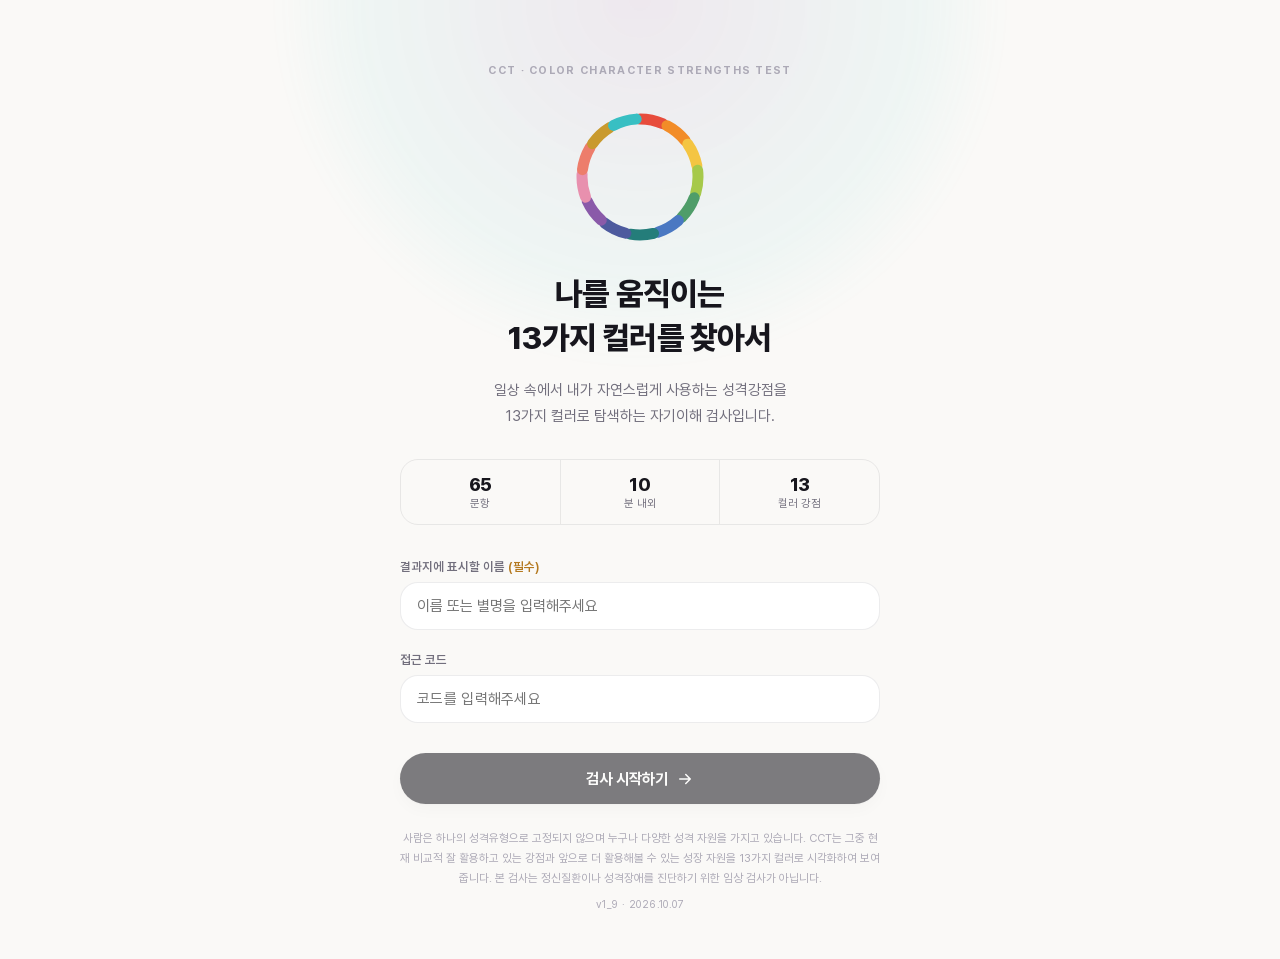
==== commit ad96f465: "Add files via upload" ====
--- a/cct-color-strengths-v1_2/index.html
+++ b/cct-color-strengths-v1_2/index.html
@@ -54,19 +54,6 @@
         <div class="meta-chip"><span class="meta-num">13</span><span class="meta-label">컬러 강점</span></div>
       </div>
 
-      <!-- Shown only inside in-app browsers (KakaoTalk, Instagram, ...), and only
-           in v1 where a PDF download exists. Saving a file is impossible in a
-           webview, but the finished result can be handed to the real browser
-           afterwards, so this is a heads-up rather than a dead end. -->
-      <div class="inapp-notice" id="inappNotice" hidden>
-        <div class="inapp-title">지금은 카카오톡 브라우저로 보고 계세요</div>
-        <p class="inapp-text">검사는 이대로 진행하셔도 됩니다. 다만 <b>PDF 저장은 카카오톡 안에서 불가능</b>해서, 검사가 끝나면 결과를 그대로 브라우저로 넘겨드립니다. 지금 미리 브라우저에서 여시면 더 편합니다.</p>
-        <div class="inapp-actions">
-          <button type="button" class="inapp-btn" id="btnOpenExternal">브라우저에서 열기</button>
-          <button type="button" class="inapp-btn inapp-btn-ghost" id="btnCopyLink">링크 복사</button>
-        </div>
-      </div>
-
       <div class="intro-name-field">
         <label for="userName">결과지에 표시할 이름 <span class="required">(필수)</span></label>
         <input type="text" id="userName" maxlength="12" placeholder="이름 또는 별명을 입력해주세요" />
@@ -87,6 +74,7 @@
         사람은 하나의 성격유형으로 고정되지 않으며 누구나 다양한 성격 자원을 가지고 있습니다. CCT는 그중 현재 비교적 잘 활용하고 있는 강점과
         앞으로 더 활용해볼 수 있는 성장 자원을 13가지 컬러로 시각화하여 보여줍니다. 본 검사는 정신질환이나 성격장애를 진단하기 위한 임상 검사가 아닙니다.
       </p>
+      <p class="app-ver">v1_9 · 2026.10.07</p>
     </div>
   </section>
 
@@ -122,6 +110,7 @@
 <script src="js/vendor/html2canvas.min.js"></script>
 <script src="js/vendor/jspdf.umd.min.js"></script>
 <script src="js/data.js"></script>
+<script src="js/cct-rank.js"></script>
 <script src="js/app.js"></script>
 </body>
 </html>
--- a/cct-color-strengths-v1_2/css/style.css
+++ b/cct-color-strengths-v1_2/css/style.css
@@ -280,17 +280,7 @@
 
 .btn-start { width: 100%; margin-bottom: 24px; }
 
-/* ---------- In-app browser (KakaoTalk etc.) notice ---------- */
-.inapp-notice {
-  width: 100%; text-align: left;
-  background: #FDF3E4; border: 1px solid rgba(180,121,31,0.28);
-  border-radius: var(--radius-md);
-  padding: 16px 18px; margin-bottom: 22px;
-}
-.inapp-title { font-size: 13.5px; font-weight: 800; color: #8A6420; margin-bottom: 7px; }
-.inapp-text { font-size: 12.5px; line-height: 1.7; color: var(--ink-700); margin-bottom: 12px; }
-.inapp-text b { color: #B4791F; }
-.inapp-actions { display: flex; gap: 8px; flex-wrap: wrap; }
+/* ---------- In-app browser fallback dialog (only when the browser hand-off fails) ---------- */
 .inapp-btn {
   appearance: none; cursor: pointer; font-family: inherit;
   font-size: 12.5px; font-weight: 700; color: #fff;
@@ -669,7 +659,7 @@
 .pdf-report .rp-cover { text-align: center; padding-bottom: 34px; border-bottom: 1px solid var(--line); margin-bottom: 34px; }
 .pdf-report .rp-kicker { font-size: 12px; font-weight: 700; letter-spacing: .1em; color: var(--ink-300); margin-bottom: 14px; }
 .pdf-report .rp-title { font-size: 28px; font-weight: 800; letter-spacing: -0.02em; margin-bottom: 8px; }
-.pdf-report .rp-date { font-size: 12.5px; color: var(--ink-500); }
+.pdf-report .rp-date { font-size: 11.5px; color: var(--ink-300); text-align: right; margin-top: 12px; }
 .pdf-report .rp-swatchbar { display: flex; justify-content: center; gap: 6px; margin-top: 22px; }
 .pdf-report .rp-swatchbar span { width: 22px; height: 22px; border-radius: 6px; display: inline-block; }
 
@@ -1138,10 +1128,7 @@
 }
 .pdf-report .syn-list li::before { content: "·"; position: absolute; left: 3px; top: -1px; color: var(--ink-300); font-weight: 800; }
 .pdf-report .syn-list li:last-child { margin-bottom: 0; }
-/* "Which one do I reach for" — the two colors' own action lists, side by side. */
-.pdf-report .syn-when { display: flex; gap: 16px; }
-.pdf-report .syn-when-col { flex: 1; min-width: 0; }
-.pdf-report .syn-when-head { font-size: 11.5px; font-weight: 800; margin-bottom: 7px; }
+
 
 /* At-a-glance comparison table: strength color vs complement color. Plain
    flex rows rather than a real <table> — html2canvas lays flex out far more
@@ -1240,3 +1227,51 @@
   .result-hero h1 { font-size: 29px; }
   .result-doc-title { font-size: 19.5px; padding-top: 48px; }
 }
+
+/* Per-page footer strip, stamped onto every page after pagination. */
+.pdf-report .rp-pagefoot {
+  display: flex; align-items: baseline; justify-content: space-between;
+  border-top: 1px solid var(--line);
+  padding: 7px 2px 3px;
+}
+.pdf-report .rp-pagefoot-name { font-size: 10.5px; font-weight: 700; color: var(--ink-500); letter-spacing: .01em; }
+.pdf-report .rp-pagefoot-num { font-size: 10.5px; font-weight: 700; color: var(--ink-300); }
+
+/* ---------- 동점 처리: 강제선택 화면 (cct-rank.js) ---------- */
+.screen--tiebreak { background: var(--surface-0); padding: 0 0 48px; }
+.tb-wrap { max-width: 520px; margin: 0 auto; padding: 48px 20px 0; }
+.tb-kicker { font-size: 11.5px; font-weight: 800; letter-spacing: .12em; color: var(--ink-300); }
+.tb-title { font-size: 21px; font-weight: 800; letter-spacing: -0.02em; line-height: 1.45; color: var(--ink-900); margin-top: 8px; word-break: keep-all; }
+.tb-sub { font-size: 13.5px; line-height: 1.7; color: var(--ink-500); margin: 10px 0 22px; word-break: keep-all; }
+.tb-options { display: flex; flex-direction: column; gap: 10px; margin-bottom: 18px; }
+.tb-option {
+  appearance: none; font-family: inherit; text-align: left; cursor: pointer; width: 100%;
+  display: flex; align-items: flex-start; gap: 14px;
+  background: var(--surface-1); border: 1.5px solid var(--line); border-radius: var(--radius-md);
+  padding: 16px 16px; box-shadow: var(--shadow-sm); color: var(--ink-900);
+  transition: border-color .12s ease, box-shadow .12s ease;
+}
+.tb-option:hover { border-color: var(--ink-300); }
+.tb-option.is-selected { border-color: var(--ink-900); box-shadow: 0 0 0 2px var(--ink-900), var(--shadow-md); }
+.tb-letter {
+  flex-shrink: 0; width: 28px; height: 28px; border-radius: 50%;
+  display: flex; align-items: center; justify-content: center;
+  font-size: 13px; font-weight: 800; background: var(--surface-2); color: var(--ink-700, #4a4953);
+}
+.tb-option.is-selected .tb-letter { background: var(--ink-900); color: #fff; }
+.tb-text { font-size: 15px; line-height: 1.6; font-weight: 600; word-break: keep-all; padding-top: 2px; }
+.tb-confirm { width: 100%; }
+.tb-confirm:disabled { opacity: .35; cursor: default; box-shadow: none; }
+
+/* 동점·보완 선택 근거 안내 */
+.tie-note { margin-top: 12px; }
+.tie-note p { font-size: 12.5px; line-height: 1.65; color: var(--ink-500); word-break: keep-all; }
+.rs-note--sub { margin-top: -4px; font-size: 12.5px; color: var(--ink-500); }
+.comp-rationale-reason { font-size: 12.5px !important; color: var(--ink-500) !important; margin-top: 8px; }
+
+/* 화면 맨 아래 버전 표시 — 배포된 주소가 최신인지 확인용 */
+.app-ver { margin: 10px 0 0; text-align: center; font-size: 10.5px; letter-spacing: .04em; color: var(--ink-300, #b3b0bc); }
+
+/* PDF 글자 확대 방지 — 휴대폰(특히 안드로이드 네이버·삼성 인터넷 등)의 '글자 크기 자동 조정/글꼴 크기 설정'이
+   화면보다 넓은 PDF용 영역(760px)의 긴 문단만 골라 1.3~1.9배로 키워서 PDF가 길어지고 빈칸이 생기던 문제 */
+.pdf-report, .pdf-report * { -webkit-text-size-adjust: none !important; -moz-text-size-adjust: none !important; text-size-adjust: none !important; }
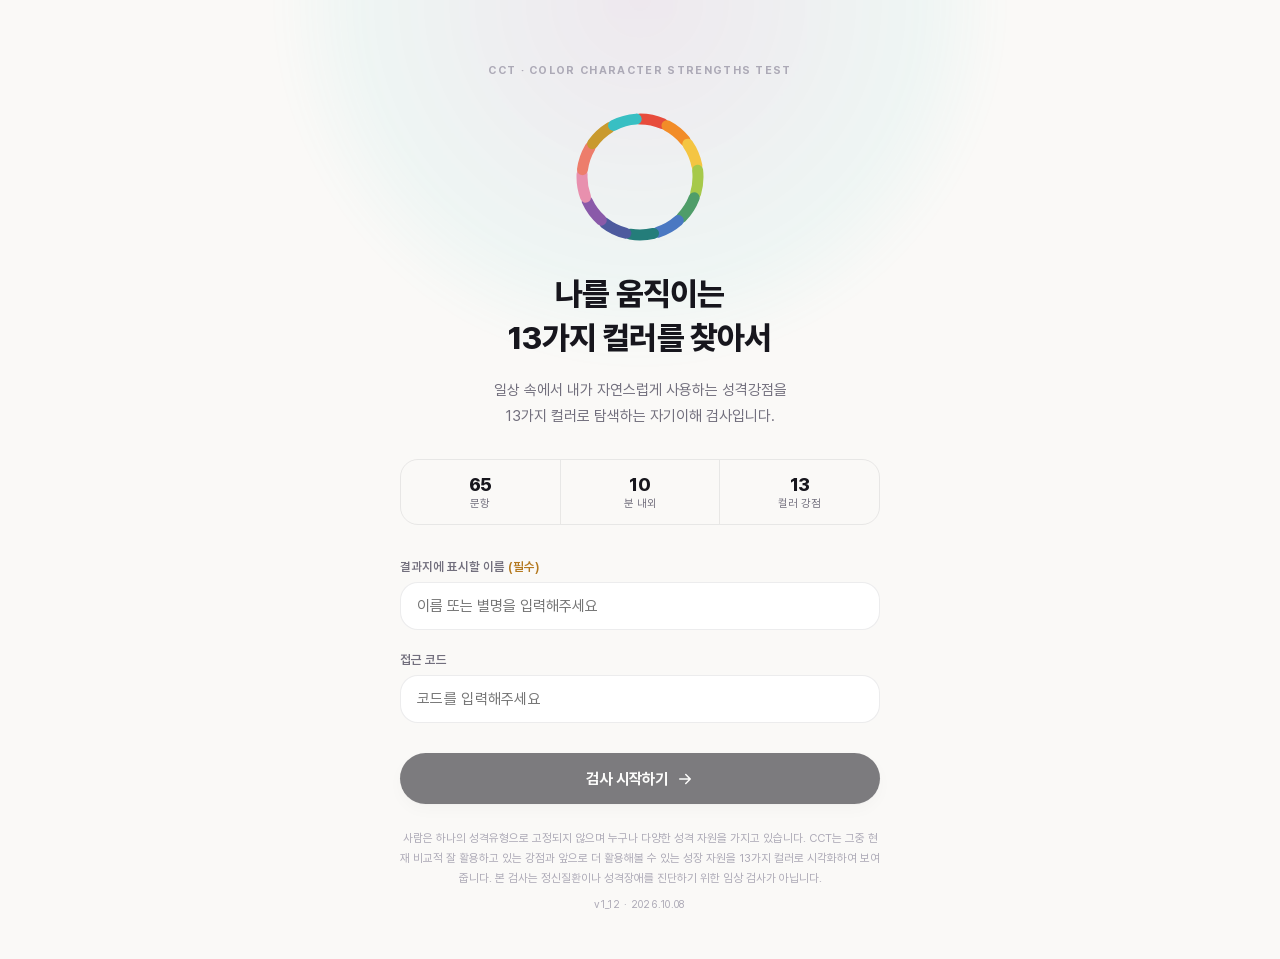
==== commit 32dbcfc2: "Add files via upload" ====
--- a/cct-color-strengths-v1_2/index.html
+++ b/cct-color-strengths-v1_2/index.html
@@ -74,7 +74,7 @@
         사람은 하나의 성격유형으로 고정되지 않으며 누구나 다양한 성격 자원을 가지고 있습니다. CCT는 그중 현재 비교적 잘 활용하고 있는 강점과
         앞으로 더 활용해볼 수 있는 성장 자원을 13가지 컬러로 시각화하여 보여줍니다. 본 검사는 정신질환이나 성격장애를 진단하기 위한 임상 검사가 아닙니다.
       </p>
-      <p class="app-ver">v1_9 · 2026.10.07</p>
+      <p class="app-ver">v1_12 · 2026.10.08</p>
     </div>
   </section>
 
--- a/cct-color-strengths-v1_2/css/style.css
+++ b/cct-color-strengths-v1_2/css/style.css
@@ -1275,3 +1275,7 @@
 /* PDF 글자 확대 방지 — 휴대폰(특히 안드로이드 네이버·삼성 인터넷 등)의 '글자 크기 자동 조정/글꼴 크기 설정'이
    화면보다 넓은 PDF용 영역(760px)의 긴 문단만 골라 1.3~1.9배로 키워서 PDF가 길어지고 빈칸이 생기던 문제 */
 .pdf-report, .pdf-report * { -webkit-text-size-adjust: none !important; -moz-text-size-adjust: none !important; text-size-adjust: none !important; }
+
+/* PDF 글자 확대 방지 2단계 — 일부 안드로이드 앱 속 브라우저는 text-size-adjust를 무시하므로,
+   크롬 계열 '글자 자동 확대'가 높이 제한(max-height)이 있는 영역은 건너뛰는 점을 이용합니다. (레이아웃 영향 없음) */
+.pdf-report, .pdf-report * { max-height: 1000000px; }
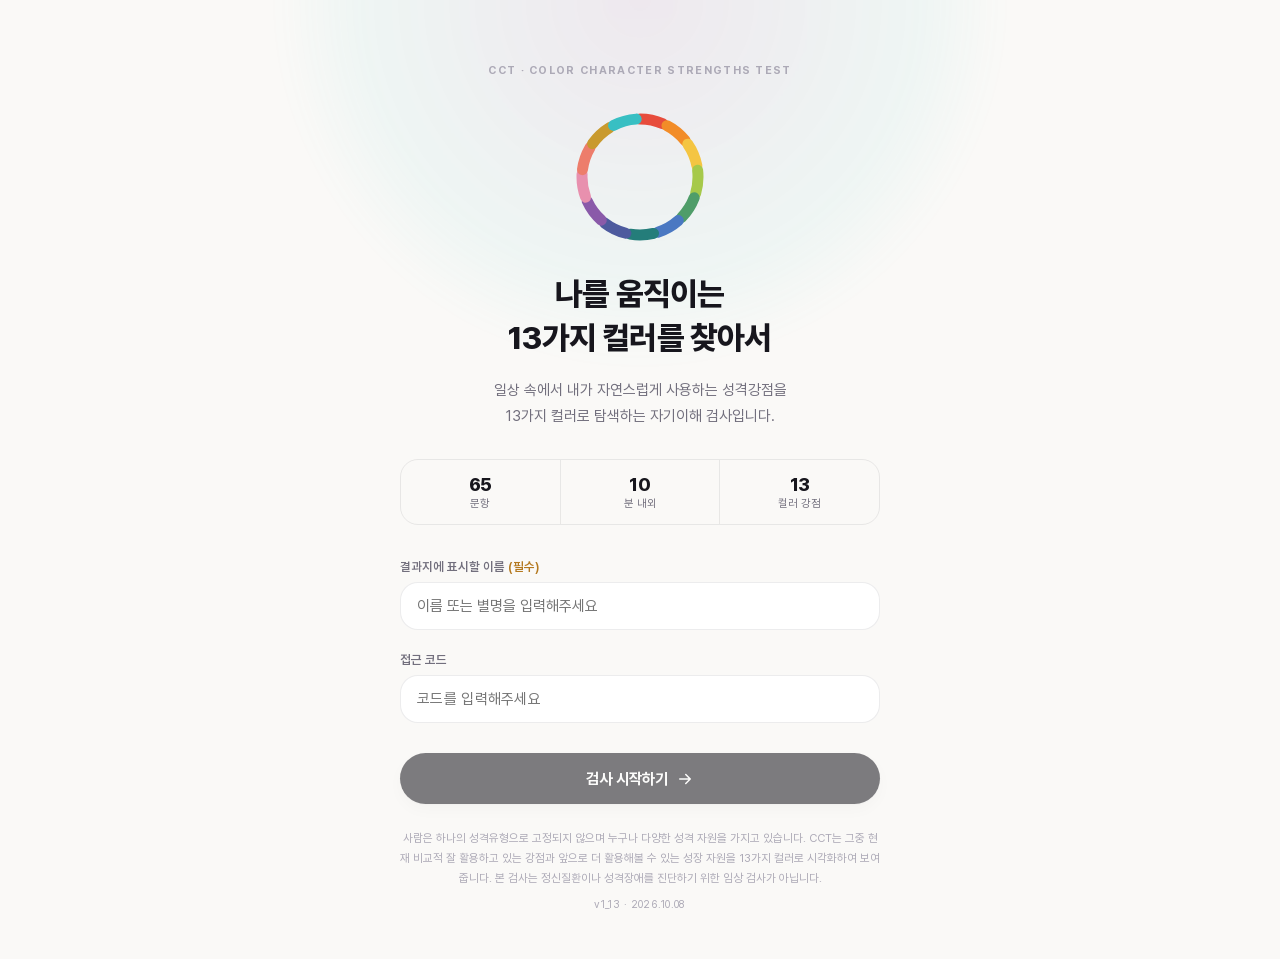
==== commit 65bf8e2b: "Add files via upload" ====
--- a/cct-color-strengths-v1_2/index.html
+++ b/cct-color-strengths-v1_2/index.html
@@ -74,7 +74,7 @@
         사람은 하나의 성격유형으로 고정되지 않으며 누구나 다양한 성격 자원을 가지고 있습니다. CCT는 그중 현재 비교적 잘 활용하고 있는 강점과
         앞으로 더 활용해볼 수 있는 성장 자원을 13가지 컬러로 시각화하여 보여줍니다. 본 검사는 정신질환이나 성격장애를 진단하기 위한 임상 검사가 아닙니다.
       </p>
-      <p class="app-ver">v1_12 · 2026.10.08</p>
+      <p class="app-ver">v1_13 · 2026.10.08</p>
     </div>
   </section>
 
--- a/cct-color-strengths-v1_2/css/style.css
+++ b/cct-color-strengths-v1_2/css/style.css
@@ -1279,3 +1279,6 @@
 /* PDF 글자 확대 방지 2단계 — 일부 안드로이드 앱 속 브라우저는 text-size-adjust를 무시하므로,
    크롬 계열 '글자 자동 확대'가 높이 제한(max-height)이 있는 영역은 건너뛰는 점을 이용합니다. (레이아웃 영향 없음) */
 .pdf-report, .pdf-report * { max-height: 1000000px; }
+
+/* 아이폰(iOS) 글자 자동 확대 방지 — 문서 전체 기준 글자 크기를 100%로 고정 */
+html { -webkit-text-size-adjust: 100%; text-size-adjust: 100%; }
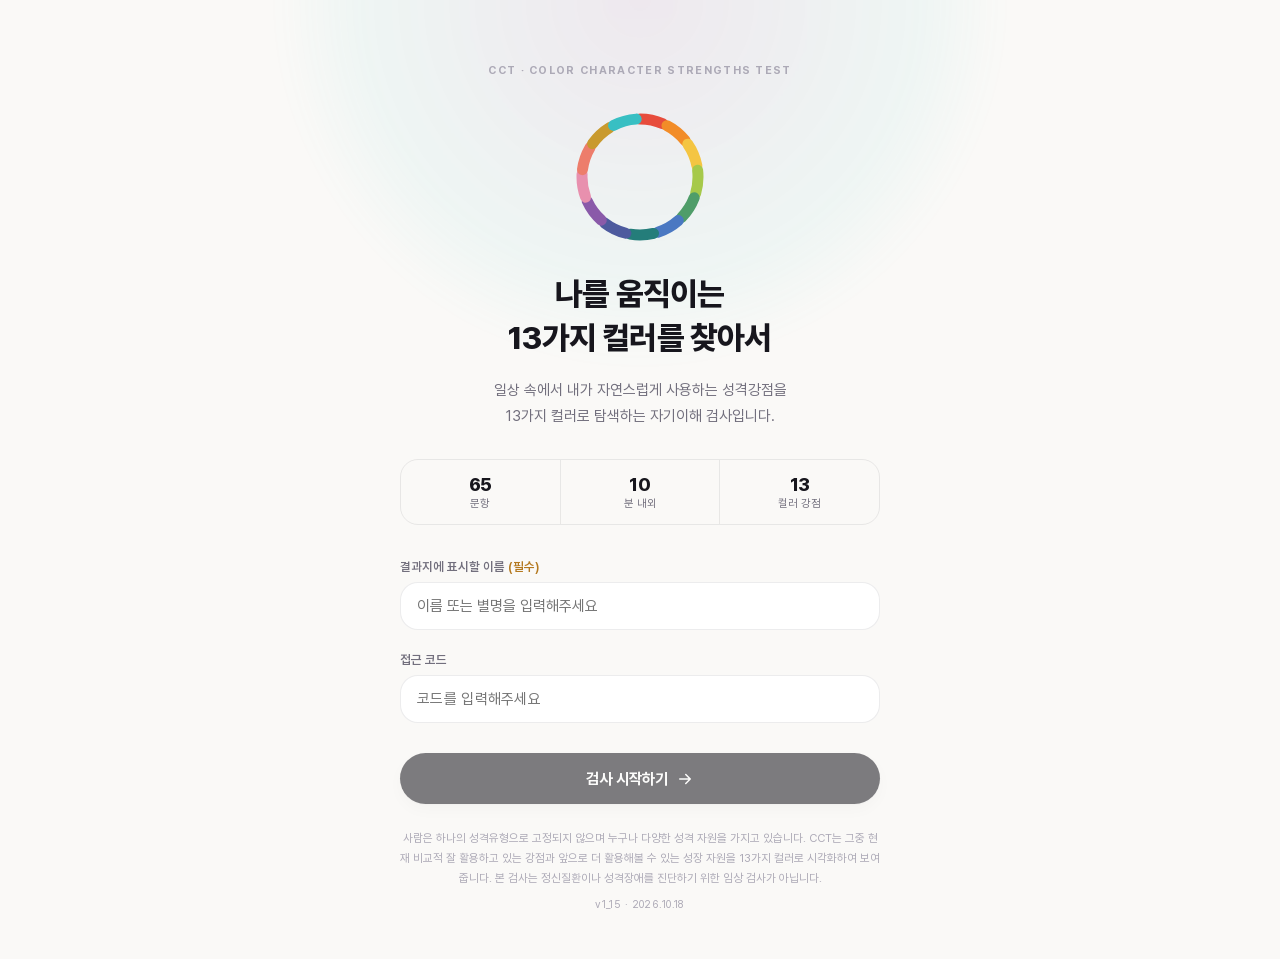
==== commit 7056f005: "Add files via upload" ====
--- a/cct-color-strengths-v1_2/index.html
+++ b/cct-color-strengths-v1_2/index.html
@@ -74,7 +74,7 @@
         사람은 하나의 성격유형으로 고정되지 않으며 누구나 다양한 성격 자원을 가지고 있습니다. CCT는 그중 현재 비교적 잘 활용하고 있는 강점과
         앞으로 더 활용해볼 수 있는 성장 자원을 13가지 컬러로 시각화하여 보여줍니다. 본 검사는 정신질환이나 성격장애를 진단하기 위한 임상 검사가 아닙니다.
       </p>
-      <p class="app-ver">v1_13 · 2026.10.08</p>
+      <p class="app-ver">v1_15 · 2026.10.18</p>
     </div>
   </section>
 
--- a/cct-color-strengths-v1_2/css/style.css
+++ b/cct-color-strengths-v1_2/css/style.css
@@ -1282,3 +1282,15 @@
 
 /* 아이폰(iOS) 글자 자동 확대 방지 — 문서 전체 기준 글자 크기를 100%로 고정 */
 html { -webkit-text-size-adjust: 100%; text-size-adjust: 100%; }
+
+/* PDF 쪽 아래 버전 표시 — 어떤 버전 사이트에서 만든 PDF인지 바로 확인 */
+.pdf-report .rp-pagefoot-ver { font-style: normal; font-weight: 600; color: var(--ink-300); margin-right: 10px; letter-spacing: .02em; }
+
+/* ---------- 결과 저장 안내 (2026-10-18) ---------- */
+.save-notice{position:fixed;left:50%;top:14px;transform:translate(-50%,-140%);z-index:9999;display:flex;align-items:center;gap:9px;max-width:calc(100% - 32px);padding:10px 16px;border-radius:999px;background:rgba(31,29,38,.92);color:#fff;font-size:13px;line-height:1.4;font-weight:500;box-shadow:0 6px 20px rgba(0,0,0,.18);transition:transform .25s ease;pointer-events:none;word-break:keep-all}
+.save-notice.is-on{transform:translate(-50%,0)}
+.save-notice.is-done{background:rgba(47,122,79,.94)}
+.save-notice-spin{flex:0 0 14px;width:14px;height:14px;border-radius:50%;border:2px solid rgba(255,255,255,.35);border-top-color:#fff;animation:saveSpin .8s linear infinite}
+.save-notice-ok{flex:0 0 auto;font-weight:700}
+@keyframes saveSpin{to{transform:rotate(360deg)}}
+@media print{.save-notice{display:none!important}}
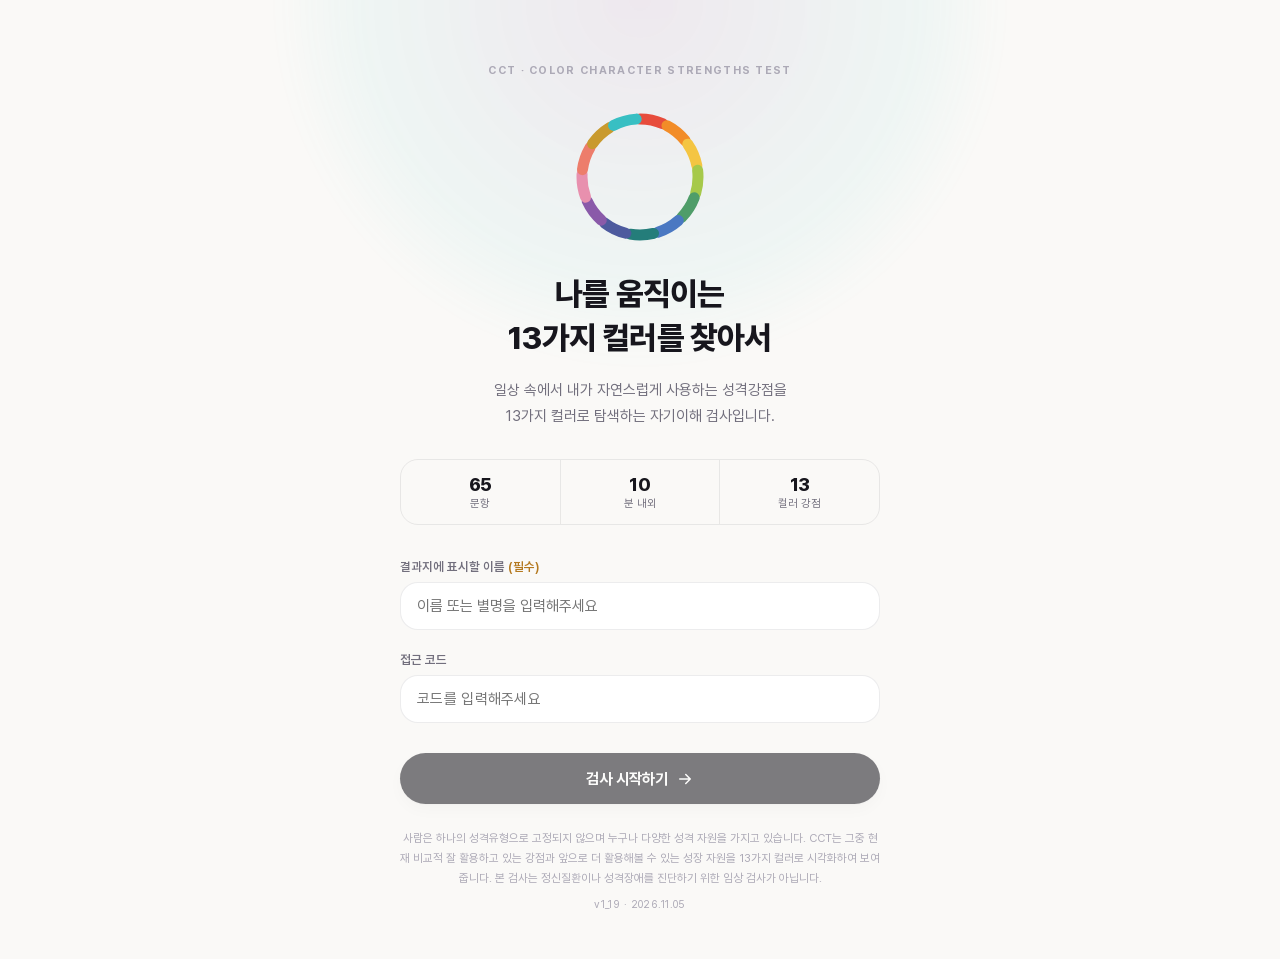
==== commit 34c02919: "Add files via upload" ====
--- a/cct-color-strengths-v1_2/index.html
+++ b/cct-color-strengths-v1_2/index.html
@@ -74,7 +74,7 @@
         사람은 하나의 성격유형으로 고정되지 않으며 누구나 다양한 성격 자원을 가지고 있습니다. CCT는 그중 현재 비교적 잘 활용하고 있는 강점과
         앞으로 더 활용해볼 수 있는 성장 자원을 13가지 컬러로 시각화하여 보여줍니다. 본 검사는 정신질환이나 성격장애를 진단하기 위한 임상 검사가 아닙니다.
       </p>
-      <p class="app-ver">v1_15 · 2026.10.18</p>
+      <p class="app-ver">v1_19 · 2026.11.05</p>
     </div>
   </section>
 
@@ -111,6 +111,7 @@
 <script src="js/vendor/jspdf.umd.min.js"></script>
 <script src="js/data.js"></script>
 <script src="js/cct-rank.js"></script>
+<script src="js/cct-interp.js"></script>
 <script src="js/app.js"></script>
 </body>
 </html>
--- a/cct-color-strengths-v1_2/css/style.css
+++ b/cct-color-strengths-v1_2/css/style.css
@@ -1294,3 +1294,78 @@
 .save-notice-ok{flex:0 0 auto;font-weight:700}
 @keyframes saveSpin{to{transform:rotate(360deg)}}
 @media print{.save-notice{display:none!important}}
+
+/* ===== v3test_02 (2026-10-28) · 컬러리딩 해석 개선 ===== */
+.cr-card-ask { margin: 2px 0 12px; padding: 11px 14px; border-radius: 12px; background: #f5f4f1; font-size: 13.6px; font-weight: 700; line-height: 1.6; color: var(--ink-900); text-align: center; word-break: keep-all; }
+.cr-card-dirs { list-style: none; margin: 8px 0 4px; padding: 0; display: flex; flex-direction: column; gap: 5px; }
+.cr-card-dirs li { position: relative; padding-left: 14px; font-size: 12.8px; line-height: 1.55; color: var(--ink-700); word-break: keep-all; }
+.cr-card-dirs li::before { content: ""; position: absolute; left: 2px; top: .62em; width: 5px; height: 5px; border-radius: 50%; background: var(--cr-accent, #8b7cc4); }
+.pdf-report .ra-mq--ask { font-style: normal; }
+.pdf-report .ra-dirs { margin-top: 12px; padding: 10px 14px 4px; border-radius: 12px; background: #f7f5fb; }
+.pdf-report .ra-dir { display: flex; gap: 10px; align-items: baseline; margin-bottom: 7px; }
+.pdf-report .ra-dir > b { flex: 0 0 auto; width: 18px; height: 18px; border-radius: 50%; background: #6a56a8; color: #fff; font-size: 11px; line-height: 18px; text-align: center; }
+.pdf-report .ra-dir span { display: block; font-size: 13.4px; font-weight: 700; color: var(--ink-900); line-height: 1.55; }
+.pdf-report .ra-dir em { display: block; font-style: normal; font-size: 12.4px; color: #6f6c7a; line-height: 1.5; }
+.pdf-report .ra-close-h { display: block; font-size: 12px; font-weight: 800; letter-spacing: .02em; color: #6a56a8; margin-bottom: 2px; }
+.pdf-report .ra-close-note { font-size: 12px; color: #8a8794; line-height: 1.7; margin: 6px 8px 0; word-break: keep-all; }
+
+/* ===== v3test_02 · CCT 해석 개선 ===== */
+.combo-analysis { margin: 8px 0 12px; font-size: 13.4px; line-height: 1.75; color: var(--ink-700); word-break: keep-all; }
+.combo-analysis p { margin: 0 0 6px; }
+.combo-items { margin: 2px 0 8px; padding-left: 18px; }
+.combo-items li { margin: 2px 0; }
+.combo-watch { margin-top: 8px; padding: 9px 12px; border-radius: 10px; background: #f7f5fb; font-size: 12.8px; line-height: 1.7; }
+.combo-watch b { color: #6a56a8; margin-right: 4px; }
+.comp-guide { display: flex; flex-direction: column; gap: 12px; margin-top: 12px; }
+.cg-row { display: flex; gap: 10px; align-items: flex-start; }
+.cg-no { flex: 0 0 auto; font-size: 18px; font-weight: 800; color: #6a56a8; line-height: 1.3; }
+.cg-body { flex: 1 1 auto; }
+.cg-t { font-size: 14px; font-weight: 800; color: var(--ink-900); margin-bottom: 4px; }
+.cg-body p { margin: 0 0 5px; font-size: 13.4px; line-height: 1.75; color: var(--ink-700); word-break: keep-all; }
+.cg-list { margin: 2px 0 4px; padding-left: 18px; font-size: 13.4px; line-height: 1.7; color: var(--ink-700); }
+.cg-list li { margin: 2px 0; word-break: keep-all; }
+.cg-sub { font-size: 12.4px !important; color: #8a8794 !important; }
+.syn-scenes { display: flex; flex-direction: column; gap: 8px; }
+.syn-scene { padding: 10px 12px; border-radius: 10px; background: #f7f6f3; }
+.syn-when { font-size: 12.6px; font-weight: 800; color: #6a56a8; margin-bottom: 3px; }
+.syn-what { font-size: 13.4px; line-height: 1.7; color: var(--ink-800, #2b2933); word-break: keep-all; }
+.rel-wrap { display: flex; flex-direction: column; gap: 14px; margin-top: 10px; }
+.rel-h { display: flex; align-items: center; gap: 8px; font-size: 14.5px; font-weight: 800; color: var(--ink-900); margin-bottom: 6px; }
+.rel-h span { width: 22px; height: 22px; border-radius: 50%; background: #6a56a8; color: #fff; font-size: 12px; line-height: 22px; text-align: center; }
+.rel-list { margin: 0; padding-left: 18px; font-size: 13.4px; line-height: 1.75; color: var(--ink-700); }
+.rel-list li { margin: 3px 0; word-break: keep-all; }
+.rel-note { margin: 4px 0 6px; font-size: 12.6px; line-height: 1.7; color: #6f6c7a; word-break: keep-all; }
+.rel-q { margin: 0; padding-left: 18px; font-size: 13.4px; line-height: 1.75; color: var(--ink-900); font-weight: 600; }
+
+/* ===== v3test_04 (2026-10-30) · 컬러리딩 5번째 자리 ===== */
+.cr-card-view { margin: 4px 0 10px; font-size: 12.4px; line-height: 1.6; color: #6f6c7a; word-break: keep-all; }
+.cr-card-dirs li.is-rec { color: var(--ink-900); font-weight: 700; }
+.cr-card-dirs li.is-rec b { display: inline-block; margin-left: 4px; padding: 1px 6px; border-radius: 8px; background: var(--cr-accent, #8b7cc4); color: #fff; font-size: 10.5px; font-weight: 700; vertical-align: 1px; }
+.pdf-report .ra-view { margin: 8px 0 0; font-size: 12px; line-height: 1.65; color: #6f6c7a; word-break: keep-all; }
+.pdf-report .ra-dir.is-rec span { color: #4b3a8c; }
+.pdf-report .ra-rec { display: inline-block; margin-left: 6px; padding: 1px 7px; border-radius: 8px; background: #6a56a8; color: #fff; font-size: 10.5px; font-style: normal; font-weight: 700; line-height: 1.6; vertical-align: 1px; }
+
+/* ===== v3test_04 (2026-10-30) · CCT 10/30 보완 ===== */
+.persona-together { margin: 4px 0 10px; font-size: 13.4px; line-height: 1.75; color: var(--ink-700); word-break: keep-all; }
+.persona-role { margin-left: 8px; padding: 1px 8px; border-radius: 9px; background: #f1eef8; color: #6a56a8; font-size: 11px; font-weight: 700; vertical-align: 1px; }
+.rel-tag { display: inline-block; margin-right: 4px; padding: 0 6px; border-radius: 8px; background: #f1eef8; color: #6a56a8; font-size: 11px; font-weight: 700; }
+.rel-p { margin: 0 0 4px; font-size: 13.4px; line-height: 1.75; color: var(--ink-800, #2b2933); word-break: keep-all; }
+.ag-warn-balance b { color: #6a56a8; margin-right: 4px; }
+.domain-read { margin: 6px 0 14px; padding: 12px 14px; border-radius: 12px; background: #f7f5fb; }
+.domain-read p { margin: 4px 0 0; font-size: 13.2px; line-height: 1.75; color: var(--ink-800, #2b2933); word-break: keep-all; }
+
+/* 2026-10-31 저장 확인 실패 시 [다시 저장하기] */
+.save-notice.is-retry{pointer-events:auto;background:rgba(160,62,40,.95);border-radius:16px;flex-wrap:wrap;justify-content:center;text-align:center}
+.save-notice-btn{flex:0 0 auto;margin:0;padding:6px 12px;border:0;border-radius:999px;background:#fff;color:#a03e28;font-size:12.5px;font-weight:700;cursor:pointer}
+.save-notice-btn:disabled{opacity:.7;cursor:default}
+.pdf-report .ra-h6--sub { margin-top: 12px; }
+
+/* ===== v3test_08 (2026-11-05) · 번호 원 안의 숫자를 원 가운데로 (PDF·화면 공통) ===== */
+.pdf-report .ra-dir { align-items: flex-start; }
+.pdf-report .ra-dir > b { display: flex; align-items: center; justify-content: center; width: 20px; height: 20px; margin-top: 1px; line-height: 1; font-size: 11px; font-weight: 800; padding: 0; }
+.rel-h span { display: inline-flex; align-items: center; justify-content: center; flex: 0 0 auto; width: 22px; height: 22px; line-height: 1; padding: 0; }
+/* html2canvas는 글자를 약 3~4px 아래에 그린다 → PDF에서만 아래쪽 여백으로 보정 */
+.pdf-report .ra-dir > b, .pdf-report .rel-h span { box-sizing: border-box; padding-bottom: 9px; }
+
+/* (11/05) 관계 페이지 번호 원을 제목 문장 높이 가운데로 (PDF) */
+.pdf-report .rel-h span { position: relative; top: 5px; }
